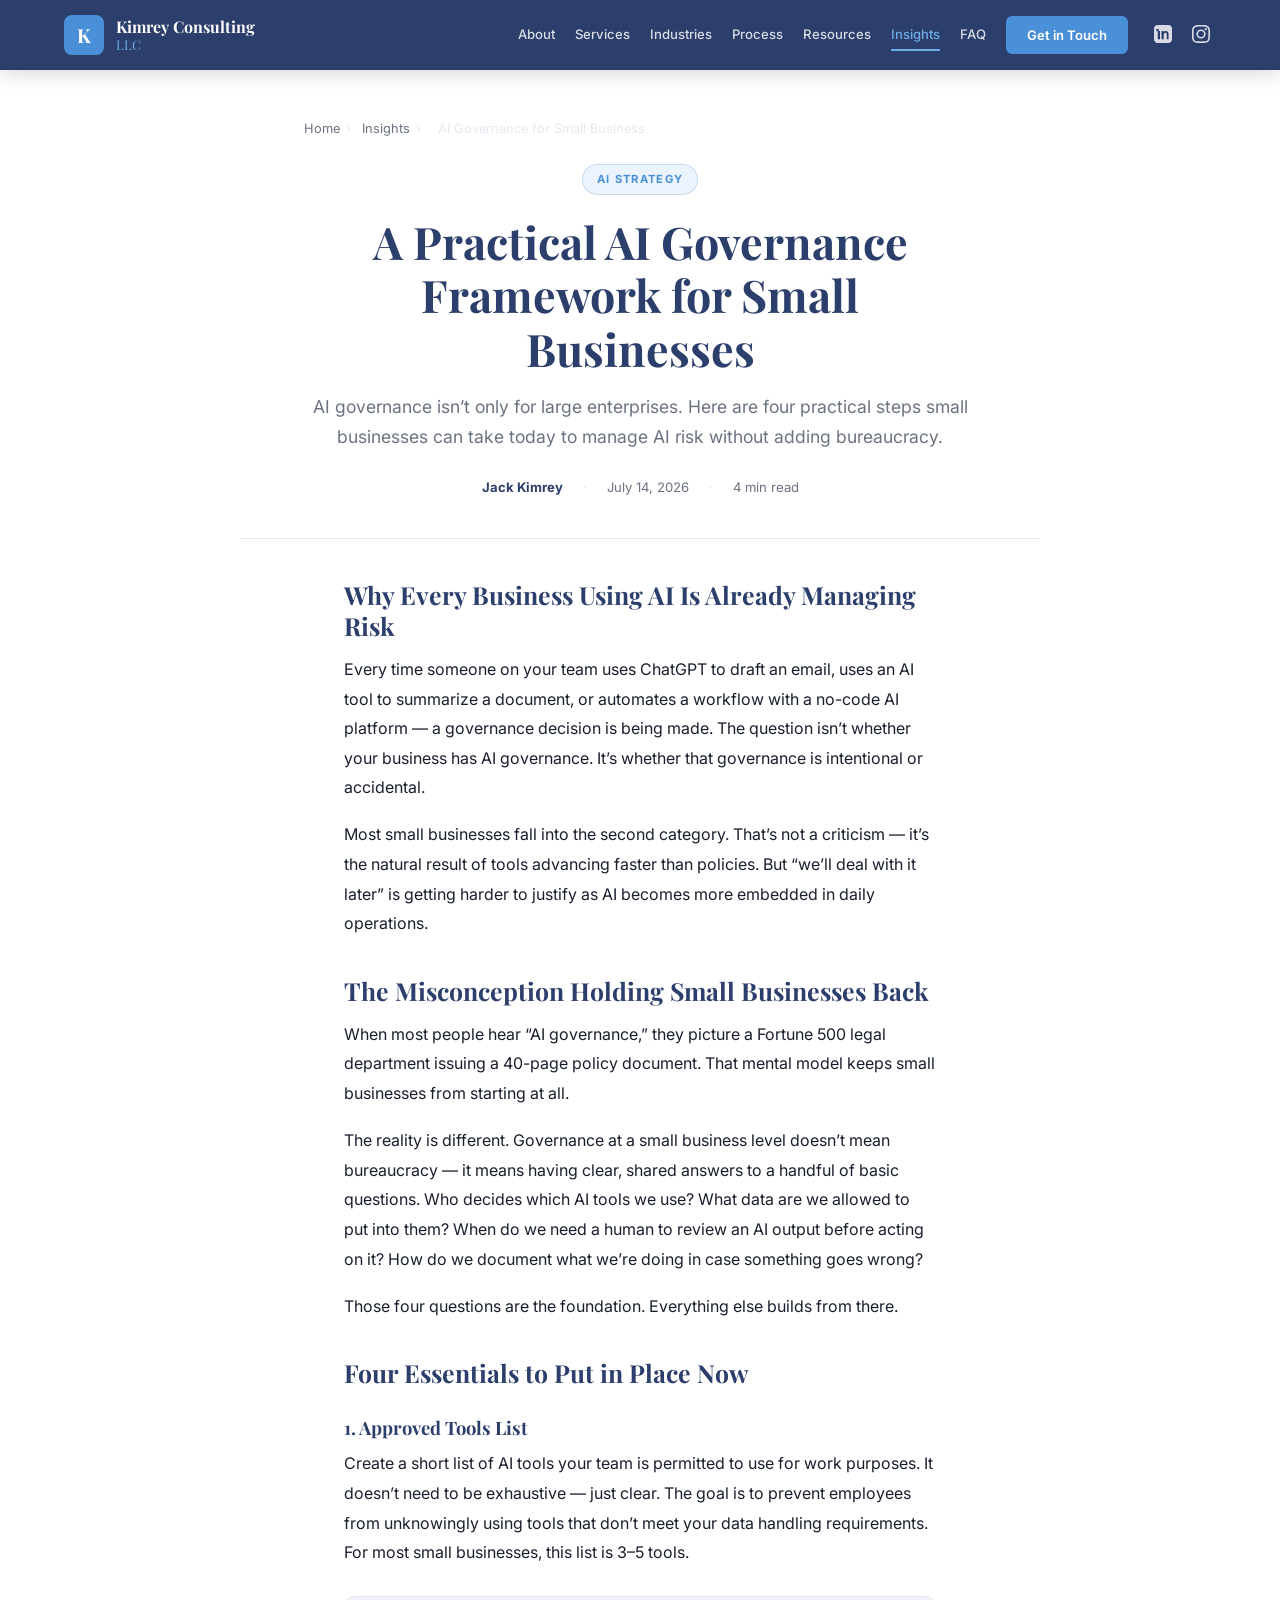
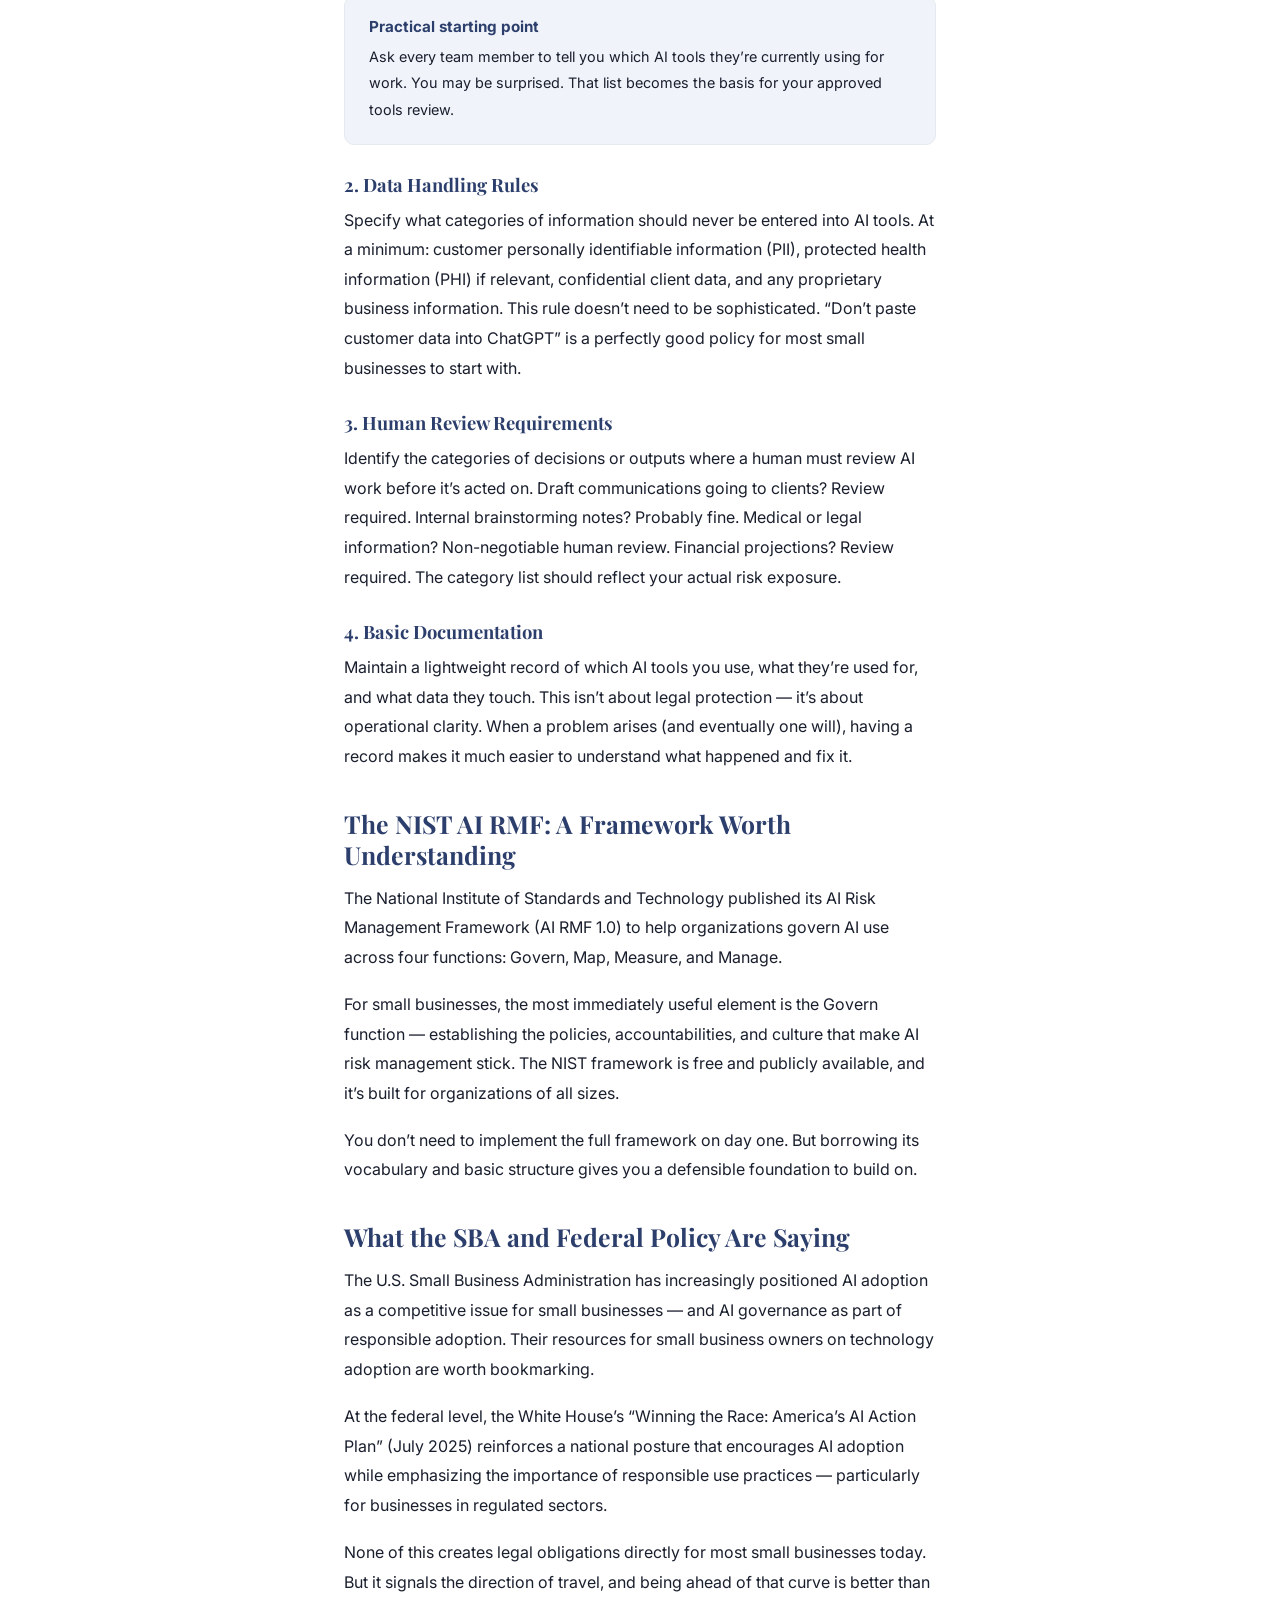
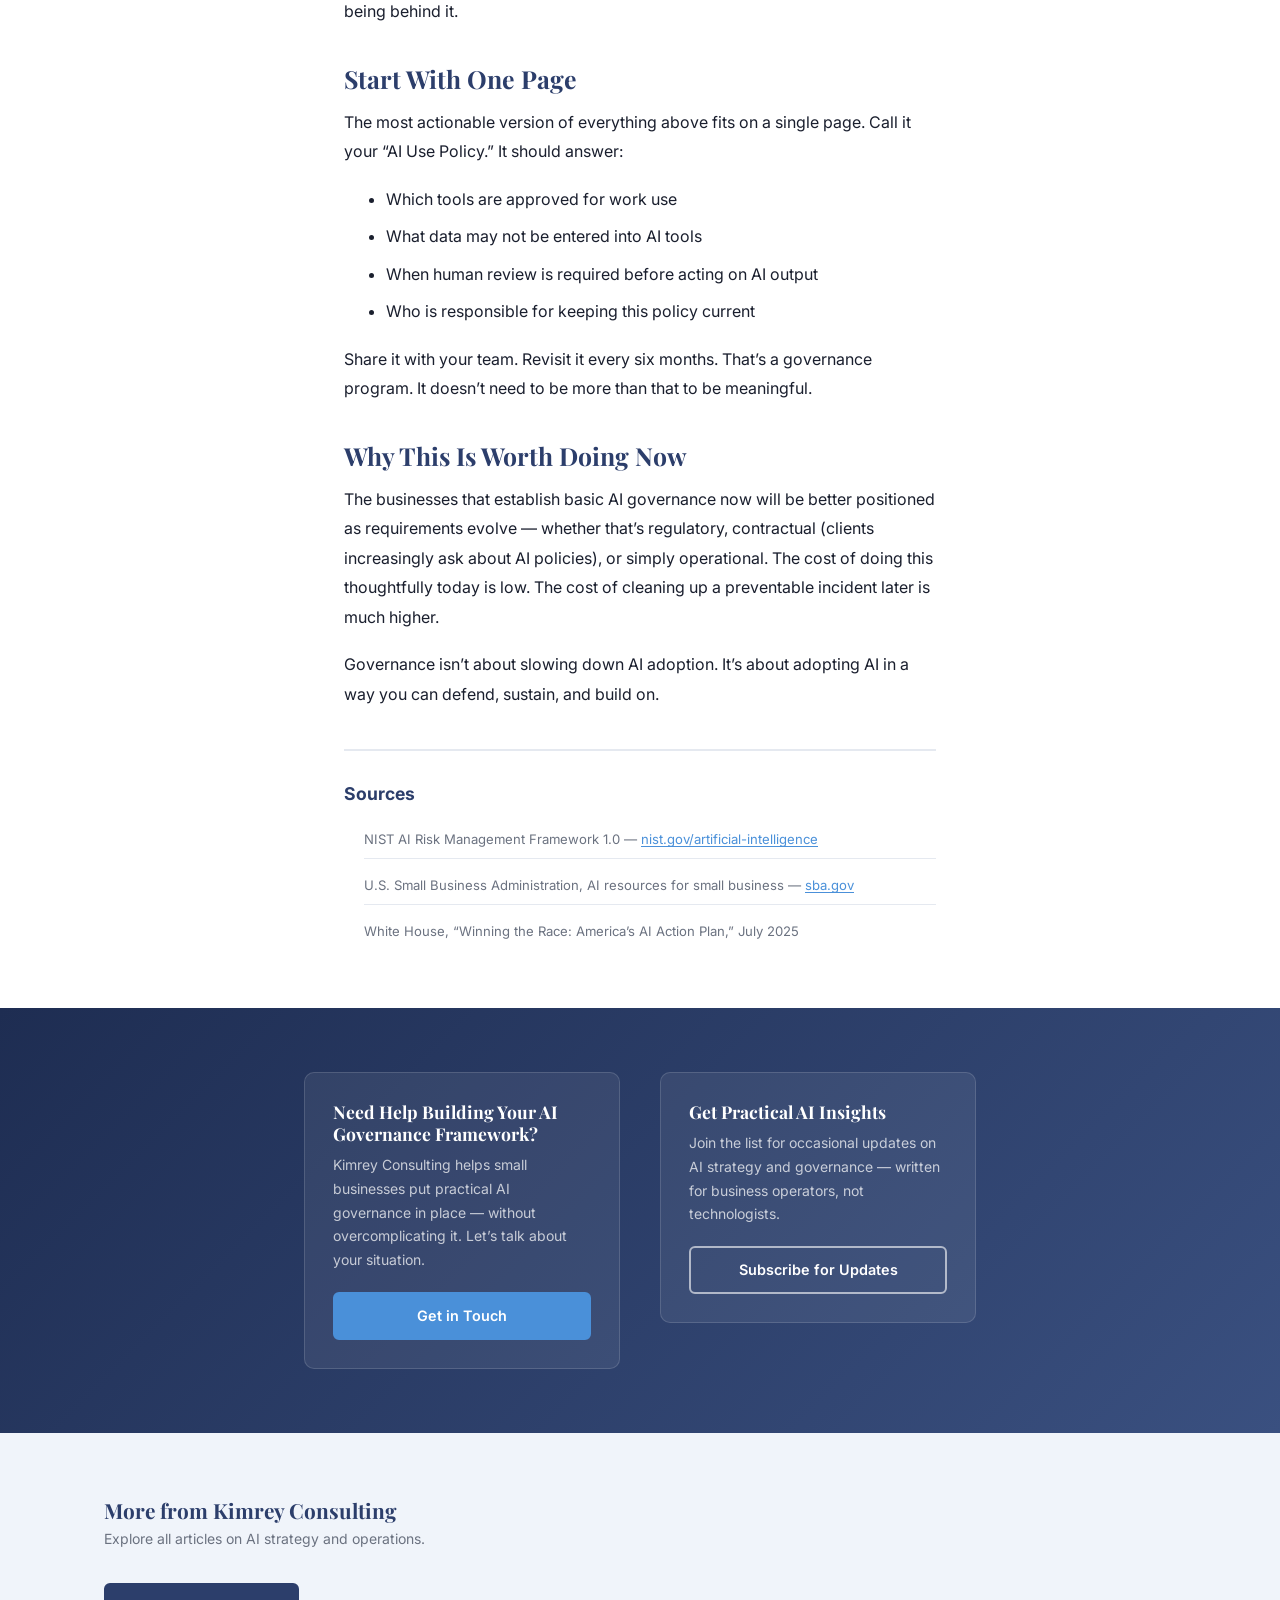
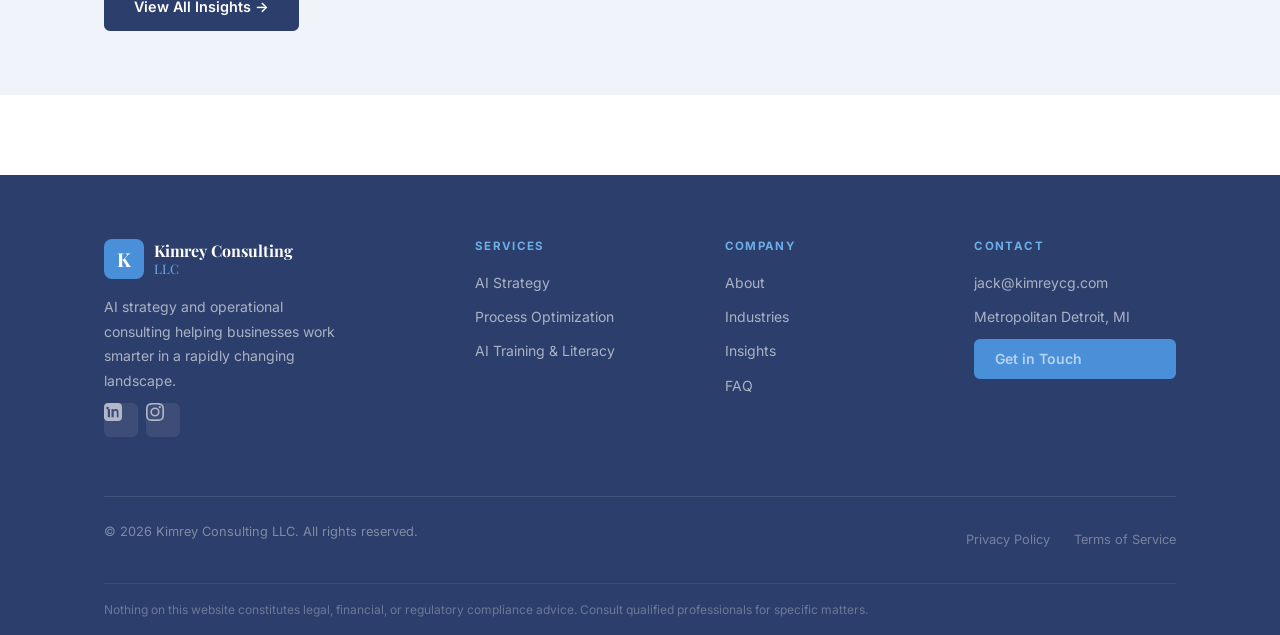
==== blog/ai-governance-small-business.html @ 5db03464 "Initial Kimrey Consulting website" ====
<!DOCTYPE html>
<html lang="en">
<head>
<meta charset="UTF-8">
<meta name="viewport" content="width=device-width,initial-scale=1">
<title>A Practical AI Governance Framework for Small Businesses — Kimrey Consulting</title>
<meta name="description" content="AI governance isn't only for large enterprises. Here are four practical steps small businesses can take today to manage AI risk without adding bureaucracy.">
<link rel="canonical" href="https://kimreycg.com/blog/ai-governance-small-business.html">
<meta property="og:title" content="A Practical AI Governance Framework for Small Businesses — Kimrey Consulting">
<meta property="og:description" content="AI governance isn't only for large enterprises. Here are four practical steps small businesses can take today to manage AI risk without adding bureaucracy.">
<meta property="og:url" content="https://kimreycg.com/blog/ai-governance-small-business.html">
<meta property="og:type" content="website">
<meta name="robots" content="index,follow">
<link rel="preconnect" href="https://fonts.googleapis.com">
<link rel="preconnect" href="https://fonts.gstatic.com" crossorigin>
<link href="https://fonts.googleapis.com/css2?family=Inter:wght@400;500;600;700&family=Playfair+Display:wght@400;600;700&display=swap" rel="stylesheet">
<link rel="stylesheet" href="/assets/css/style.css">
<meta property="og:type" content="article">
<meta property="article:author" content="Jack Kimrey">
<meta property="article:published_time" content="2026-07-14">
</head>
<body>
<a href="#main-content" class="skip-link">Skip to main content</a>
<header class="site-header" role="banner">
<div class="nc">
  <a class="nb" href="/">
    <div class="lm">K</div>
    <div class="bt"><span class="bn">Kimrey Consulting</span><span class="bs">LLC</span></div>
  </a>
  <nav id="navLinks" class="nl" role="navigation" aria-label="Main navigation">
    <a href="/#about" class="">About</a>
    <a href="/#services" class="">Services</a>
    <a href="/#industries" class="">Industries</a>
    <a href="/#process" class="">Process</a>
    <a href="/#resources" class="">Resources</a>
    <a href="/insights.html" class="active">Insights</a>
    <a href="/#faq" class="">FAQ</a>
    <a href="/#contact" class="btn btn-b btn-sm">Get in Touch</a>
    <div class="ns" aria-label="Social links">
      <a href="https://www.linkedin.com/in/jackkimrey/" target="_blank" rel="noopener noreferrer" aria-label="LinkedIn"><svg viewBox="0 0 24 24" width="18" height="18" fill="currentColor"><path d="M19 0H5C2.24 0 0 2.24 0 5v14c0 2.76 2.24 5 5 5h14c2.76 0 5-2.24 5-5V5c0-2.76-2.24-5-5-5zM8 19H5V8h3v11zM6.5 6.73A1.77 1.77 0 114.73 4.96 1.77 1.77 0 016.5 6.73zM20 19h-3v-5.6c0-1.34-.03-3.06-1.86-3.06-1.87 0-2.16 1.46-2.16 2.97V19H10V8h2.88v1.5h.04c.4-.76 1.38-1.56 2.84-1.56 3.04 0 3.6 2 3.6 4.59V19z"/></svg></a>
      <a href="https://www.instagram.com/kimreycg/" target="_blank" rel="noopener noreferrer" aria-label="Instagram"><svg viewBox="0 0 24 24" width="18" height="18" fill="currentColor"><path d="M12 2.163c3.204 0 3.584.012 4.85.07 3.252.148 4.771 1.691 4.919 4.919.058 1.265.069 1.645.069 4.849 0 3.205-.012 3.584-.069 4.849-.149 3.225-1.664 4.771-4.919 4.919-1.266.058-1.644.07-4.85.07-3.204 0-3.584-.012-4.849-.07-3.26-.149-4.771-1.699-4.919-4.92-.058-1.265-.07-1.644-.07-4.849 0-3.204.013-3.583.07-4.849.149-3.227 1.664-4.771 4.919-4.919 1.266-.057 1.645-.069 4.849-.069zm0-2.163c-3.259 0-3.667.014-4.947.072-4.358.2-6.78 2.618-6.98 6.98-.059 1.281-.073 1.689-.073 4.948 0 3.259.014 3.668.072 4.948.2 4.358 2.618 6.78 6.98 6.98 1.281.058 1.689.072 4.948.072 3.259 0 3.668-.014 4.948-.072 4.354-.2 6.782-2.618 6.979-6.98.059-1.28.073-1.689.073-4.948 0-3.259-.014-3.667-.072-4.947-.196-4.354-2.617-6.78-6.979-6.98-1.281-.059-1.69-.073-4.949-.073zm0 5.838a6.162 6.162 0 100 12.324 6.162 6.162 0 000-12.324zm0 10.162a4 4 0 110-8 4 4 0 010 8zm6.406-11.845a1.44 1.44 0 100 2.881 1.44 1.44 0 000-2.881z"/></svg></a>
    </div>
  </nav>
  <button id="navToggle" class="nt" aria-expanded="false" aria-controls="navLinks" aria-label="Toggle navigation">
    <span></span><span></span><span></span>
  </button>
</div>
</header>
<main id="main-content" class="article-page">

<div style="max-width:800px;margin:0 auto;padding:0 5% 0;">
  <nav class="article-breadcrumb" aria-label="Breadcrumb">
    <a href="/">Home</a><span aria-hidden="true">›</span>
    <a href="/insights.html">Insights</a><span aria-hidden="true">›</span>
    <span aria-current="page">AI Governance for Small Business</span>
  </nav>
</div>

<header class="article-header">
  <span class="article-cat">AI Strategy</span>
  <h1>A Practical AI Governance Framework for Small Businesses</h1>
  <p class="article-excerpt">AI governance isn&rsquo;t only for large enterprises. Here are four practical steps small businesses can take today to manage AI risk without adding bureaucracy.</p>
  <div class="article-meta">
    <span><strong>Jack Kimrey</strong></span>
    <span class="article-meta-dot">·</span>
    <span>July 14, 2026</span>
    <span class="article-meta-dot">·</span>
    <span>4 min read</span>
  </div>
</header>

<div class="article-wrap">
<article class="article-body" aria-label="Article content">

<h2>Why Every Business Using AI Is Already Managing Risk</h2>
<p>Every time someone on your team uses ChatGPT to draft an email, uses an AI tool to summarize a document, or automates a workflow with a no-code AI platform — a governance decision is being made. The question isn&rsquo;t whether your business has AI governance. It&rsquo;s whether that governance is intentional or accidental.</p>

<p>Most small businesses fall into the second category. That&rsquo;s not a criticism — it&rsquo;s the natural result of tools advancing faster than policies. But &ldquo;we&rsquo;ll deal with it later&rdquo; is getting harder to justify as AI becomes more embedded in daily operations.</p>

<h2>The Misconception Holding Small Businesses Back</h2>
<p>When most people hear &ldquo;AI governance,&rdquo; they picture a Fortune 500 legal department issuing a 40-page policy document. That mental model keeps small businesses from starting at all.</p>

<p>The reality is different. Governance at a small business level doesn&rsquo;t mean bureaucracy — it means having clear, shared answers to a handful of basic questions. Who decides which AI tools we use? What data are we allowed to put into them? When do we need a human to review an AI output before acting on it? How do we document what we&rsquo;re doing in case something goes wrong?</p>

<p>Those four questions are the foundation. Everything else builds from there.</p>

<h2>Four Essentials to Put in Place Now</h2>

<h3>1. Approved Tools List</h3>
<p>Create a short list of AI tools your team is permitted to use for work purposes. It doesn&rsquo;t need to be exhaustive — just clear. The goal is to prevent employees from unknowingly using tools that don&rsquo;t meet your data handling requirements. For most small businesses, this list is 3–5 tools.</p>

<div class="callout">
  <h4>Practical starting point</h4>
  <p>Ask every team member to tell you which AI tools they&rsquo;re currently using for work. You may be surprised. That list becomes the basis for your approved tools review.</p>
</div>

<h3>2. Data Handling Rules</h3>
<p>Specify what categories of information should never be entered into AI tools. At a minimum: customer personally identifiable information (PII), protected health information (PHI) if relevant, confidential client data, and any proprietary business information. This rule doesn&rsquo;t need to be sophisticated. &ldquo;Don&rsquo;t paste customer data into ChatGPT&rdquo; is a perfectly good policy for most small businesses to start with.</p>

<h3>3. Human Review Requirements</h3>
<p>Identify the categories of decisions or outputs where a human must review AI work before it&rsquo;s acted on. Draft communications going to clients? Review required. Internal brainstorming notes? Probably fine. Medical or legal information? Non-negotiable human review. Financial projections? Review required. The category list should reflect your actual risk exposure.</p>

<h3>4. Basic Documentation</h3>
<p>Maintain a lightweight record of which AI tools you use, what they&rsquo;re used for, and what data they touch. This isn&rsquo;t about legal protection — it&rsquo;s about operational clarity. When a problem arises (and eventually one will), having a record makes it much easier to understand what happened and fix it.</p>

<h2>The NIST AI RMF: A Framework Worth Understanding</h2>
<p>The National Institute of Standards and Technology published its AI Risk Management Framework (AI RMF 1.0) to help organizations govern AI use across four functions: Govern, Map, Measure, and Manage.</p>

<p>For small businesses, the most immediately useful element is the Govern function — establishing the policies, accountabilities, and culture that make AI risk management stick. The NIST framework is free and publicly available, and it&rsquo;s built for organizations of all sizes.</p>

<p>You don&rsquo;t need to implement the full framework on day one. But borrowing its vocabulary and basic structure gives you a defensible foundation to build on.</p>

<h2>What the SBA and Federal Policy Are Saying</h2>
<p>The U.S. Small Business Administration has increasingly positioned AI adoption as a competitive issue for small businesses — and AI governance as part of responsible adoption. Their resources for small business owners on technology adoption are worth bookmarking.</p>

<p>At the federal level, the White House&rsquo;s &ldquo;Winning the Race: America&rsquo;s AI Action Plan&rdquo; (July 2025) reinforces a national posture that encourages AI adoption while emphasizing the importance of responsible use practices — particularly for businesses in regulated sectors.</p>

<p>None of this creates legal obligations directly for most small businesses today. But it signals the direction of travel, and being ahead of that curve is better than being behind it.</p>

<h2>Start With One Page</h2>
<p>The most actionable version of everything above fits on a single page. Call it your &ldquo;AI Use Policy.&rdquo; It should answer:</p>
<ul>
  <li>Which tools are approved for work use</li>
  <li>What data may not be entered into AI tools</li>
  <li>When human review is required before acting on AI output</li>
  <li>Who is responsible for keeping this policy current</li>
</ul>

<p>Share it with your team. Revisit it every six months. That&rsquo;s a governance program. It doesn&rsquo;t need to be more than that to be meaningful.</p>

<h2>Why This Is Worth Doing Now</h2>
<p>The businesses that establish basic AI governance now will be better positioned as requirements evolve — whether that&rsquo;s regulatory, contractual (clients increasingly ask about AI policies), or simply operational. The cost of doing this thoughtfully today is low. The cost of cleaning up a preventable incident later is much higher.</p>

<p>Governance isn&rsquo;t about slowing down AI adoption. It&rsquo;s about adopting AI in a way you can defend, sustain, and build on.</p>

<div class="sources-section">
  <h2>Sources</h2>
  <ul class="sources-list">
    <li>NIST AI Risk Management Framework 1.0 — <a href="https://www.nist.gov/artificial-intelligence" target="_blank" rel="noopener noreferrer">nist.gov/artificial-intelligence</a></li>
    <li>U.S. Small Business Administration, AI resources for small business — <a href="https://www.sba.gov" target="_blank" rel="noopener noreferrer">sba.gov</a></li>
    <li>White House, &ldquo;Winning the Race: America&rsquo;s AI Action Plan,&rdquo; July 2025</li>
  </ul>
</div>

</article>
</div>

<section class="article-cta-band" aria-label="Post-article CTA">
  <div class="article-cta-inner">
    <div class="cta-card">
      <h3>Need Help Building Your AI Governance Framework?</h3>
      <p>Kimrey Consulting helps small businesses put practical AI governance in place — without overcomplicating it. Let&rsquo;s talk about your situation.</p>
      <a href="/#contact" class="btn btn-b">Get in Touch</a>
    </div>
    <div class="cta-card">
      <h3>Get Practical AI Insights</h3>
      <p>Join the list for occasional updates on AI strategy and governance — written for business operators, not technologists.</p>
      <a href="/#resources" class="btn btn-wo">Subscribe for Updates</a>
    </div>
  </div>
</section>

<section class="related-section" aria-label="More articles">
  <div class="con">
    <h2>More from Kimrey Consulting</h2>
    <p class="related-meta">Explore all articles on AI strategy and operations.</p>
    <a href="/insights.html" class="btn btn-p">View All Insights →</a>
  </div>
</section>

</main>
<footer class="site-footer" role="contentinfo">
<div class="con">
  <div class="fg">
    <div class="fc">
      <a class="nb" href="/" style="display:flex;gap:.6rem;align-items:center;text-decoration:none;margin-bottom:.5rem;">
        <div class="lm">K</div>
        <div class="bt"><span class="bn">Kimrey Consulting</span><span class="bs">LLC</span></div>
      </a>
      <p class="fbd">AI strategy and operational consulting helping businesses work smarter in a rapidly changing landscape.</p>
      <div class="fsoc">
        <a href="https://www.linkedin.com/in/jackkimrey/" target="_blank" rel="noopener noreferrer" aria-label="LinkedIn"><svg viewBox="0 0 24 24" width="18" height="18" fill="currentColor"><path d="M19 0H5C2.24 0 0 2.24 0 5v14c0 2.76 2.24 5 5 5h14c2.76 0 5-2.24 5-5V5c0-2.76-2.24-5-5-5zM8 19H5V8h3v11zM6.5 6.73A1.77 1.77 0 114.73 4.96 1.77 1.77 0 016.5 6.73zM20 19h-3v-5.6c0-1.34-.03-3.06-1.86-3.06-1.87 0-2.16 1.46-2.16 2.97V19H10V8h2.88v1.5h.04c.4-.76 1.38-1.56 2.84-1.56 3.04 0 3.6 2 3.6 4.59V19z"/></svg></a>
        <a href="https://www.instagram.com/kimreycg/" target="_blank" rel="noopener noreferrer" aria-label="Instagram"><svg viewBox="0 0 24 24" width="18" height="18" fill="currentColor"><path d="M12 2.163c3.204 0 3.584.012 4.85.07 3.252.148 4.771 1.691 4.919 4.919.058 1.265.069 1.645.069 4.849 0 3.205-.012 3.584-.069 4.849-.149 3.225-1.664 4.771-4.919 4.919-1.266.058-1.644.07-4.85.07-3.204 0-3.584-.012-4.849-.07-3.26-.149-4.771-1.699-4.919-4.92-.058-1.265-.07-1.644-.07-4.849 0-3.204.013-3.583.07-4.849.149-3.227 1.664-4.771 4.919-4.919 1.266-.057 1.645-.069 4.849-.069zm0-2.163c-3.259 0-3.667.014-4.947.072-4.358.2-6.78 2.618-6.98 6.98-.059 1.281-.073 1.689-.073 4.948 0 3.259.014 3.668.072 4.948.2 4.358 2.618 6.78 6.98 6.98 1.281.058 1.689.072 4.948.072 3.259 0 3.668-.014 4.948-.072 4.354-.2 6.782-2.618 6.979-6.98.059-1.28.073-1.689.073-4.948 0-3.259-.014-3.667-.072-4.947-.196-4.354-2.617-6.78-6.979-6.98-1.281-.059-1.69-.073-4.949-.073zm0 5.838a6.162 6.162 0 100 12.324 6.162 6.162 0 000-12.324zm0 10.162a4 4 0 110-8 4 4 0 010 8zm6.406-11.845a1.44 1.44 0 100 2.881 1.44 1.44 0 000-2.881z"/></svg></a>
      </div>
    </div>
    <div class="fc">
      <h5>Services</h5>
      <a href="/#services">AI Strategy</a>
      <a href="/#services">Process Optimization</a>
      <a href="/#services">AI Training & Literacy</a>
    </div>
    <div class="fc">
      <h5>Company</h5>
      <a href="/#about">About</a>
      <a href="/#industries">Industries</a>
      <a href="/insights.html">Insights</a>
      <a href="/#faq">FAQ</a>
    </div>
    <div class="fc">
      <h5>Contact</h5>
      <a href="mailto:jack@kimreycg.com">jack@kimreycg.com</a>
      <p>Metropolitan Detroit, MI</p>
      <a href="/#contact" class="btn btn-b btn-sm" style="margin-top:.625rem;">Get in Touch</a>
    </div>
  </div>
  <div class="fb">
    <p>&copy; 2026 Kimrey Consulting LLC. All rights reserved.</p>
    <div class="fl">
      <a href="/privacy.html">Privacy Policy</a>
      <a href="/terms.html">Terms of Service</a>
    </div>
  </div>
  <div class="fd">
    <p>Nothing on this website constitutes legal, financial, or regulatory compliance advice. Consult qualified professionals for specific matters.</p>
  </div>
</div>
</footer>
<script src="/assets/js/main.js"></script>
</html>
---- assets/css/style.css ----
/* Kimrey Consulting — style.css */
*,*::before,*::after{box-sizing:border-box;margin:0;padding:0}
:root{
  --navy:#2C3E6B;--navy-dk:#1E2D52;--navy-lt:#3A5080;
  --blue:#4A90D9;--blue-lt:#6BAEE8;--blue-bg:#EBF4FC;
  --cream:#F0F4FA;--cream-dk:#E5EBF4;
  --text:#1A1F2E;--muted:#6B7280;--border:#E5E9F0;
  --fs:'Playfair Display',Georgia,serif;
  --fn:'Inter',-apple-system,BlinkMacSystemFont,sans-serif;
  --r:10px;--rsm:6px;--sh:0 4px 20px rgba(44,62,107,.1);
  --shlg:0 8px 40px rgba(44,62,107,.14);--nh:70px;--tr:.2s ease
}
html{scroll-behavior:smooth;font-size:16px}
body{font-family:var(--fn);color:var(--text);background:#fff;line-height:1.7;-webkit-font-smoothing:antialiased}
h1,h2,h3,h4,h5,h6{font-family:var(--fs);line-height:1.25;color:var(--navy)}
p{margin-bottom:1rem}p:last-child{margin-bottom:0}
a{color:var(--blue);text-decoration:none;transition:color var(--tr)}a:hover{color:var(--blue-lt)}
img{display:block;max-width:100%;height:auto}
ul,ol{padding-left:1.4rem}li{margin-bottom:.35rem}
.skip-link{position:absolute;top:-100px;left:1rem;z-index:10000;background:var(--navy);color:#fff;padding:.6rem 1.2rem;border-radius:var(--rsm);font-size:.875rem;font-weight:600;transition:top .2s}
.skip-link:focus{top:1rem}
.con{max-width:1200px;margin:0 auto;padding:0 5%}
.ps{padding:80px 0}
.tag{display:inline-block;font-size:.72rem;font-weight:600;letter-spacing:.12em;text-transform:uppercase;color:var(--blue);margin-bottom:.75rem}
.st{font-size:clamp(1.8rem,3.5vw,2.6rem);margin-bottom:1rem}
.ss{color:var(--muted);font-size:1.05rem;max-width:600px;margin-bottom:2.5rem}
.al{width:48px;height:3px;background:var(--blue);border-radius:2px;margin:1rem 0 1.75rem}
.al.c{margin-left:auto;margin-right:auto}
.btn{display:inline-flex;align-items:center;gap:.4rem;padding:.75rem 1.75rem;border-radius:var(--rsm);font-family:var(--fn);font-size:.9rem;font-weight:600;cursor:pointer;border:2px solid transparent;transition:all var(--tr);line-height:1.4;text-decoration:none}
.btn:focus-visible{outline:3px solid var(--blue-lt);outline-offset:3px}
.btn-p{background:var(--navy);color:#fff;border-color:var(--navy)}.btn-p:hover{background:var(--navy-lt);border-color:var(--navy-lt);color:#fff}
.btn-b{background:var(--blue);color:#fff;border-color:var(--blue)}.btn-b:hover{background:var(--blue-lt);border-color:var(--blue-lt);color:#fff}
.btn-o{background:transparent;color:var(--navy);border-color:var(--navy)}.btn-o:hover{background:var(--navy);color:#fff}
.btn-wo{background:transparent;color:#fff;border-color:rgba(255,255,255,.6)}.btn-wo:hover{background:rgba(255,255,255,.12);border-color:#fff}
.btn-lg{padding:1rem 2.25rem;font-size:.975rem}.btn-sm{padding:.5rem 1.2rem;font-size:.82rem}
.bg{display:flex;gap:.875rem;flex-wrap:wrap}
/* Nav */
.site-header{position:fixed;top:0;left:0;right:0;z-index:999;height:var(--nh);background:var(--navy);box-shadow:0 2px 20px rgba(0,0,0,.18)}
.nc{display:flex;align-items:center;justify-content:space-between;height:100%;padding:0 5%;max-width:1340px;margin:0 auto}
.nb{display:flex;align-items:center;gap:.75rem;text-decoration:none;flex-shrink:0}
.lm{width:40px;height:40px;background:var(--blue);border-radius:8px;display:flex;align-items:center;justify-content:center;font-family:var(--fs);font-size:1.2rem;font-weight:700;color:#fff;flex-shrink:0}
.bt{display:flex;flex-direction:column;line-height:1.15}
.bn{font-family:var(--fs);font-size:1rem;font-weight:700;color:#fff}
.bs{font-family:var(--fs);font-size:.82rem;color:var(--blue-lt)}
.nl{display:flex;align-items:center;gap:1.25rem}
.nl a:not(.btn){color:rgba(255,255,255,.82);font-size:.82rem;font-weight:500;padding:.25rem 0;border-bottom:2px solid transparent;transition:color var(--tr),border-color var(--tr)}
.nl a:not(.btn):hover,.nl a:not(.btn).active{color:var(--blue-lt);border-bottom-color:var(--blue-lt)}
.ns{display:flex;align-items:center;gap:.5rem}
.ns a{display:flex;align-items:center;justify-content:center;width:30px;height:30px;border-radius:6px;color:rgba(255,255,255,.7);transition:all var(--tr)}
.ns a:hover{color:#fff;background:rgba(255,255,255,.1)}
.nt{display:none;flex-direction:column;gap:5px;cursor:pointer;padding:6px;background:none;border:none;border-radius:4px}
.nt span{display:block;width:22px;height:2px;background:#fff;border-radius:2px;transition:transform .28s,opacity .28s}
.nt[aria-expanded=true] span:nth-child(1){transform:translateY(7px) rotate(45deg)}
.nt[aria-expanded=true] span:nth-child(2){opacity:0}
.nt[aria-expanded=true] span:nth-child(3){transform:translateY(-7px) rotate(-45deg)}
/* Footer */
.site-footer{background:var(--navy);color:rgba(255,255,255,.7);padding:64px 0 0}
.fg{display:grid;grid-template-columns:1.6fr 1fr 1fr 1fr;gap:3rem;padding-bottom:3rem;border-bottom:1px solid rgba(255,255,255,.1)}
.fbd{font-size:.875rem;line-height:1.75;margin:1rem 0 1.25rem;max-width:240px;color:rgba(255,255,255,.62)}
.fsoc{display:flex;gap:.5rem}
.fsoc a{display:flex;align-items:center;justify-content:center;width:34px;height:34px;background:rgba(255,255,255,.08);border-radius:6px;color:rgba(255,255,255,.7);transition:all var(--tr)}
.fsoc a:hover{background:var(--blue);color:#fff}
.fc h5{color:var(--blue-lt);font-family:var(--fn);font-size:.72rem;font-weight:700;letter-spacing:.12em;text-transform:uppercase;margin-bottom:1.1rem}
.fc a,.fc p{display:block;font-size:.875rem;color:rgba(255,255,255,.6);margin-bottom:.65rem;transition:color var(--tr)}
.fc a:hover{color:var(--blue-lt)}
.fb{display:flex;justify-content:space-between;align-items:center;padding:1.5rem 0;flex-wrap:wrap;gap:.75rem}
.fb p{font-size:.8rem;color:rgba(255,255,255,.4)}
.fl{display:flex;gap:1.5rem}.fl a{font-size:.8rem;color:rgba(255,255,255,.35)}.fl a:hover{color:var(--blue-lt)}
.fd{border-top:1px solid rgba(255,255,255,.08);padding:1rem 0;font-size:.75rem;color:rgba(255,255,255,.3);line-height:1.6}
/* Cards */
.icg{display:grid;grid-template-columns:repeat(auto-fill,minmax(300px,1fr));gap:1.25rem}
.ic{background:#fff;border:1.5px solid var(--border);border-radius:var(--r);padding:1.75rem;display:flex;flex-direction:column;transition:box-shadow var(--tr),transform var(--tr)}
.ic:hover{box-shadow:var(--sh);transform:translateY(-2px)}
.ic-cat{font-size:.7rem;font-weight:700;letter-spacing:.1em;text-transform:uppercase;color:var(--blue);margin-bottom:.5rem;display:block}
.ic-title{font-size:1.05rem;color:var(--navy);margin-bottom:.625rem;font-family:var(--fs);margin-top:0;line-height:1.35}
.ic-title a{color:inherit;text-decoration:none;transition:color .2s}.ic-title a:hover{color:var(--blue)}
.ic-ex{font-size:.875rem;color:var(--muted);line-height:1.65;flex-grow:1;margin-bottom:.875rem;margin-top:0}
.ic-meta{display:flex;gap:.875rem;font-size:.78rem;color:var(--muted)}
.loading-text{color:var(--muted);font-size:.9rem;font-family:var(--fn);padding:.5rem 0}
/* Hero */
#home{min-height:100vh;background:linear-gradient(135deg,var(--navy-dk) 0%,var(--navy) 55%,var(--navy-lt) 100%);display:flex;align-items:center;padding:calc(var(--nh) + 40px) 0 80px}
.hi{display:grid;grid-template-columns:1fr 1fr;gap:4rem;align-items:center}
.hb{display:inline-flex;align-items:center;gap:.5rem;background:rgba(74,144,217,.14);border:1px solid rgba(74,144,217,.32);padding:.4rem 1rem;border-radius:50px;color:var(--blue-lt);font-size:.78rem;font-weight:600;letter-spacing:.06em;margin-bottom:1.5rem}
#home h1{font-size:clamp(2.4rem,4.5vw,3.6rem);color:#fff;margin-bottom:1.25rem;line-height:1.15}
#home h1 em{color:var(--blue-lt);font-style:normal}
.hs{color:rgba(255,255,255,.75);font-size:1.05rem;margin-bottom:2.25rem;max-width:520px}
.hv{display:flex;align-items:center;justify-content:center}
/* Cred bar */
.cb{background:var(--cream);padding:18px 0;border-bottom:1px solid var(--border)}
.cbi{display:flex;align-items:center;justify-content:center;flex-wrap:wrap;gap:1.75rem}
.ci{display:flex;align-items:center;gap:.4rem;font-size:.82rem;font-weight:500;color:var(--navy);white-space:nowrap}
.cd{width:6px;height:6px;background:var(--blue);border-radius:50%;flex-shrink:0}
/* Highlight */
#hp{background:#fff}
.pg{display:grid;grid-template-columns:1fr 1fr;gap:5rem;align-items:center}
.sg{display:grid;grid-template-columns:1fr 1fr;gap:1.25rem}
.sc{background:var(--cream);border-radius:var(--r);padding:1.5rem;border-left:3px solid var(--blue)}
.sn{font-family:var(--fs);font-size:2.1rem;font-weight:700;color:var(--navy);line-height:1.1}
.sl{font-size:.8rem;color:var(--muted);margin-top:.2rem}
/* About */
#about{background:#fff}
.ag{display:grid;grid-template-columns:360px 1fr;gap:5rem;align-items:start}
.apw{position:sticky;top:calc(var(--nh) + 1.5rem)}
.ap{border-radius:var(--r);overflow:hidden;box-shadow:var(--shlg)}
.ap img{width:100%;aspect-ratio:3/4;object-fit:cover;object-position:center top;display:block}
.apc{background:var(--navy);padding:1.1rem 1.25rem}
.apc h4{color:#fff;font-size:1.05rem;margin-bottom:.2rem}
.apc p{color:var(--blue-lt);font-size:.78rem;margin:0}
.cpp{display:flex;flex-wrap:wrap;gap:.3rem;margin-top:.75rem}
.cpi{background:rgba(255,255,255,.1);border:1px solid rgba(255,255,255,.18);border-radius:50px;padding:.2rem .6rem;color:rgba(255,255,255,.82);font-size:.68rem;font-family:var(--fn)}
.ab{color:var(--muted);font-size:.975rem;line-height:1.8;margin-bottom:1rem}
.cg{display:grid;grid-template-columns:1fr 1fr;gap:.875rem;margin:1.5rem 0}
.cc{background:var(--cream);border-radius:var(--rsm);padding:1rem 1.1rem;border-left:3px solid var(--blue)}
.cc h5{font-size:.82rem;font-weight:700;color:var(--navy);margin-bottom:.2rem;font-family:var(--fn)}
.cc p{font-size:.8rem;color:var(--muted);margin:0}
.mb{background:var(--navy);border-radius:var(--r);padding:2rem;margin-top:2rem}
.mb h3{color:var(--blue-lt);font-size:1.1rem;margin-bottom:.75rem}
.mb p{color:rgba(255,255,255,.78);font-size:.95rem;line-height:1.8;margin:0}.mb p+p{margin-top:.75rem}
/* Services */
#services{background:var(--cream)}
.svg{display:grid;grid-template-columns:repeat(3,1fr);gap:1.25rem;margin-top:2.5rem}
.svc{background:#fff;border:1.5px solid var(--border);border-radius:var(--r);padding:1.75rem 1.5rem;position:relative;overflow:hidden;transition:box-shadow var(--tr),transform var(--tr)}
.svc::after{content:'';position:absolute;top:0;left:0;right:0;height:3px;background:var(--blue);transform:scaleX(0);transform-origin:left;transition:transform .3s}
.svc:hover{box-shadow:var(--sh);transform:translateY(-3px)}.svc:hover::after{transform:scaleX(1)}
.svn{font-family:var(--fs);font-size:2rem;font-weight:700;color:var(--blue);opacity:.22;line-height:1;margin-bottom:.5rem}
.svc h3{font-size:1.05rem;color:var(--navy);margin-bottom:.5rem}
.svc p{font-size:.875rem;color:var(--muted);line-height:1.65;margin:0}
.svl{list-style:none;padding:0;margin-top:.875rem}
.svl li{display:flex;align-items:flex-start;gap:.5rem;font-size:.82rem;color:var(--muted);padding:.2rem 0}
.db{background:#fff;border:1px solid var(--border);border-radius:var(--rsm);padding:.875rem 1.1rem;margin-top:1.75rem;font-size:.8rem;color:var(--muted)}
.db strong{color:var(--text)}
/* Industries */
#industries{background:#fff}
.ing{display:grid;grid-template-columns:repeat(3,1fr);gap:1.25rem;margin-top:2.5rem}
.int{background:var(--cream);border:1.5px solid var(--border);border-radius:var(--r);padding:1.5rem;transition:box-shadow var(--tr),transform var(--tr)}
.int:hover{box-shadow:var(--sh);transform:translateY(-2px)}
.ii{font-size:1.6rem;margin-bottom:.75rem}
.int h3{font-size:1rem;color:var(--navy);margin-bottom:.35rem}
.int p{font-size:.82rem;color:var(--muted);margin:0;line-height:1.6}
.its{display:flex;flex-wrap:wrap;gap:.35rem;margin-top:.875rem}
.it{font-size:.7rem;font-weight:600;color:var(--navy);background:var(--cream-dk);border:1px solid var(--border);padding:.2rem .55rem;border-radius:50px}
/* Process */
#process{background:var(--cream)}
.prg{display:grid;grid-template-columns:repeat(4,1fr);gap:1.5rem;margin-top:2.5rem;position:relative}
.prg::before{content:'';position:absolute;top:24px;left:12%;right:12%;height:2px;background:var(--blue);opacity:.2;z-index:0}
.prc{background:#fff;border:1.5px solid var(--border);border-radius:var(--r);padding:1.5rem 1.25rem;position:relative;z-index:1}
.prn{font-family:var(--fs);font-size:1.3rem;font-weight:700;color:var(--blue);width:46px;height:46px;background:var(--blue-bg);border-radius:50%;display:flex;align-items:center;justify-content:center;margin-bottom:.75rem}
.prc h3{font-size:1rem;color:var(--navy);margin-bottom:.5rem}
.prc>p{font-size:.82rem;color:var(--muted);line-height:1.65;margin:0}
.prd{list-style:none;padding:0;margin-top:.875rem}
.prd li{font-size:.78rem;color:var(--muted);padding:.2rem 0;border-bottom:1px solid var(--border);display:flex;gap:.4rem;align-items:flex-start}
.prd li:last-child{border-bottom:none}
.prd li::before{content:'';display:block;width:5px;height:5px;background:var(--blue);border-radius:50%;flex-shrink:0;margin-top:.45rem}
.prn2{background:#fff;border-radius:var(--r);padding:1.5rem 1.75rem;margin-top:2.5rem;border:1.5px solid var(--border)}
.prn2 h4{font-size:1rem;color:var(--navy);margin-bottom:.5rem}
.prn2 p{font-size:.875rem;color:var(--muted);margin:0}
/* Resources */
#resources{background:#fff}
.rsg{display:grid;grid-template-columns:repeat(3,1fr);gap:1.25rem;margin-top:2.5rem}
.rsc{background:var(--cream);border:1.5px solid var(--border);border-radius:var(--r);padding:1.5rem;display:flex;flex-direction:column}
.rst{font-size:.7rem;font-weight:700;letter-spacing:.08em;text-transform:uppercase;color:var(--blue);margin-bottom:.5rem}
.rsc h3{font-size:.975rem;color:var(--navy);margin-bottom:.5rem}
.rsc p{font-size:.82rem;color:var(--muted);flex-grow:1;margin-bottom:.875rem;line-height:1.65}
.csb{display:inline-flex;align-items:center;gap:.35rem;font-size:.75rem;font-weight:600;color:var(--muted);background:#fff;border:1px solid var(--border);padding:.35rem .75rem;border-radius:50px}
.nb2{background:var(--navy);border-radius:var(--r);margin-top:2.5rem;padding:2.5rem}
.nb2i{display:grid;grid-template-columns:1fr 1fr;gap:3rem;align-items:center}
.nb2 .tag{color:var(--blue-lt)}
.nb2 h2{color:#fff;font-size:1.5rem;margin-bottom:.75rem}
.nb2 p{color:rgba(255,255,255,.72);font-size:.975rem}
.lfb{background:rgba(255,255,255,.06);border:1px solid rgba(255,255,255,.12);border-radius:var(--r);padding:2rem}
.lfb h3{color:#fff;font-size:1.1rem;margin-bottom:.5rem}
.lfb>p{color:rgba(255,255,255,.6);font-size:.875rem;margin-bottom:1.1rem}
.lfb label{display:block;font-size:.82rem;font-weight:600;color:rgba(255,255,255,.8);margin-bottom:.35rem}
.lfb input{width:100%;padding:.65rem .875rem;border:1.5px solid rgba(255,255,255,.25);border-radius:var(--rsm);font-family:var(--fn);font-size:.9rem;background:rgba(255,255,255,.9);color:var(--text);margin-bottom:.875rem}
/* FAQ */
#faq{background:var(--cream)}
.fl2{display:grid;grid-template-columns:1fr 280px;gap:3.5rem;align-items:start}
.fst{font-size:1.05rem;color:var(--navy);margin:1.5rem 0 .875rem;font-family:var(--fs)}
.fst:first-child{margin-top:0}
.ai{border:1.5px solid var(--border);border-radius:var(--rsm);margin-bottom:.5rem;overflow:hidden;background:#fff}
.ab2{width:100%;display:flex;justify-content:space-between;align-items:center;padding:.875rem 1rem;background:#fff;border:none;cursor:pointer;font-family:var(--fn);font-size:.9rem;font-weight:600;color:var(--navy);text-align:left;gap:1rem;transition:background var(--tr)}
.ab2:hover{background:var(--cream)}.ab2:focus-visible{outline:2px solid var(--blue);outline-offset:-2px}
.aic{width:20px;height:20px;background:var(--cream-dk);border-radius:50%;display:flex;align-items:center;justify-content:center;flex-shrink:0;transition:background var(--tr)}
.aic svg{transition:transform .25s}
.ab2[aria-expanded=true] .aic{background:var(--blue)}
.ab2[aria-expanded=true] .aic svg{transform:rotate(45deg)}
.ab2[aria-expanded=true] .aic svg path{stroke:#fff}
.ap2{display:none;padding:0 1rem 1rem;background:#fff}
.ap2 p{font-size:.875rem;color:var(--muted);line-height:1.75;margin:0}
.fsb{position:sticky;top:calc(var(--nh) + 1.5rem)}
.fcb{background:#fff;border-radius:var(--r);padding:1.5rem;border:1.5px solid var(--border)}
.fcb h3{font-size:1rem;color:var(--navy);margin-bottom:.5rem}
.fcb p{font-size:.85rem;color:var(--muted);margin-bottom:1.1rem}
.flb{background:var(--navy);border-radius:var(--r);padding:1.25rem;margin-top:1rem}
.flb h4{color:#fff;font-size:.9rem;margin-bottom:.625rem}
.flb a{display:block;color:var(--blue-lt);font-size:.82rem;margin-bottom:.4rem}.flb a:hover{color:#fff}
/* Contact */
#contact{background:#fff}
.col{display:grid;grid-template-columns:1fr 1.25fr;gap:4rem;align-items:start}
.ci2 h2{font-size:clamp(1.4rem,2.5vw,1.9rem);margin-bottom:.75rem}
.ci2>p{color:var(--muted);font-size:.975rem;margin-bottom:1.75rem}
.cms{display:flex;flex-direction:column;gap:.75rem}
.cm{display:flex;gap:.75rem;background:var(--cream);border-radius:var(--r);padding:1rem 1.1rem;align-items:flex-start}
.cmi{width:36px;height:36px;background:var(--navy);border-radius:8px;display:flex;align-items:center;justify-content:center;flex-shrink:0}
.cmi svg{width:16px;height:16px;fill:var(--blue-lt)}
.cmt h5{font-size:.82rem;font-weight:700;color:var(--navy);margin-bottom:.1rem;font-family:var(--fn)}
.cmt p,.cmt a{font-size:.875rem;color:var(--muted);margin:0}
.fcard{background:#fff;border:1.5px solid var(--border);border-radius:var(--r);padding:2rem;box-shadow:var(--sh)}
.fcard h3{font-size:1.2rem;margin-bottom:1.25rem}
.fg2{margin-bottom:.9rem}
.fr{display:grid;grid-template-columns:1fr 1fr;gap:1rem}
.fg2 label{display:block;font-size:.82rem;font-weight:600;color:var(--navy);margin-bottom:.35rem}
.fg2 input,.fg2 select,.fg2 textarea{width:100%;padding:.65rem .875rem;border:1.5px solid var(--border);border-radius:var(--rsm);font-family:var(--fn);font-size:.9rem;color:var(--text);background:#FAFBFD;transition:border-color var(--tr),box-shadow var(--tr)}
.fg2 input:focus,.fg2 select:focus,.fg2 textarea:focus{outline:none;border-color:var(--blue);box-shadow:0 0 0 3px rgba(74,144,217,.12);background:#fff}
.fg2 textarea{resize:vertical;min-height:90px}
.cr{display:flex;align-items:flex-start;gap:.5rem;margin-top:.25rem}
.cr input[type=checkbox]{width:auto;margin-top:.2rem;flex-shrink:0;accent-color:var(--blue)}
.cr label{font-size:.8rem;color:var(--muted);font-weight:400;line-height:1.5}
.fe{display:none;background:#FEF2F2;border:1px solid #FECACA;color:#991B1B;font-size:.83rem;padding:.65rem 1rem;border-radius:var(--rsm);margin-top:.75rem}
.fsucc{display:none;text-align:center;padding:2.5rem 1.5rem}
.fsucc-i{font-size:2.5rem;margin-bottom:.75rem}
.fsucc h4{color:var(--navy);font-size:1.25rem;margin-bottom:.5rem}
.fsucc p{color:var(--muted);font-size:.9rem}
/* Trust + CTA */
.ts{background:var(--cream)}
.tg{display:grid;grid-template-columns:repeat(3,1fr);gap:1.25rem;margin-top:2.5rem}
.tc{background:#fff;border-radius:var(--r);padding:1.75rem 1.5rem;border:1.5px solid var(--border)}
.tc h4{font-size:1rem;color:var(--navy);margin-bottom:.5rem}
.tc p{font-size:.875rem;color:var(--muted);line-height:1.65;margin:0}
.fcta{background:linear-gradient(135deg,var(--navy-dk) 0%,var(--navy-lt) 100%);padding:88px 0;text-align:center}
.fcta h2{color:#fff;font-size:clamp(1.8rem,3.5vw,2.6rem);margin-bottom:1rem}
.fcta p{color:rgba(255,255,255,.72);font-size:1.05rem;margin-bottom:2.25rem}
/* Article pages */
.article-page{padding-top:calc(var(--nh) + 48px);padding-bottom:80px}
.article-breadcrumb{font-size:.8rem;color:var(--muted);margin-bottom:1.5rem}
.article-breadcrumb a{color:var(--muted)}.article-breadcrumb a:hover{color:var(--blue)}
.article-breadcrumb span{margin:0 .4rem;color:var(--border)}
.article-header{max-width:800px;margin:0 auto;padding:0 5% 2.5rem;text-align:center;border-bottom:1px solid var(--border)}
.article-cat{display:inline-block;font-size:.7rem;font-weight:700;letter-spacing:.12em;text-transform:uppercase;color:var(--blue);background:var(--blue-bg);border:1px solid rgba(74,144,217,.25);padding:.3rem .875rem;border-radius:50px;margin-bottom:1.25rem}
.article-header h1{font-size:clamp(1.8rem,4vw,2.8rem);color:var(--navy);margin-bottom:1rem;line-height:1.2}
.article-excerpt{font-size:1.1rem;color:var(--muted);line-height:1.7;margin-bottom:1.5rem}
.article-meta{display:flex;align-items:center;justify-content:center;gap:1.25rem;flex-wrap:wrap;font-size:.82rem;color:var(--muted)}
.article-meta-dot{color:var(--border)}
.article-meta strong{color:var(--navy)}
.article-wrap{max-width:720px;margin:0 auto;padding:0 5%}
.article-body{padding:2.5rem 0}
.article-body h2{font-size:1.55rem;color:var(--navy);margin:2.25rem 0 .875rem}
.article-body h3{font-size:1.15rem;color:var(--navy);margin:1.75rem 0 .625rem}
.article-body h2:first-child,.article-body h3:first-child{margin-top:0}
.article-body p{font-size:1rem;line-height:1.85;color:var(--text);margin-bottom:1.1rem}
.article-body ul,.article-body ol{font-size:1rem;line-height:1.85;color:var(--text);margin:0 0 1.1rem 1.25rem}
.article-body li{margin-bottom:.5rem}
.article-body a{color:var(--blue);text-decoration:underline;text-underline-offset:2px}.article-body a:hover{color:var(--navy)}
.article-body blockquote{border-left:3px solid var(--blue);margin:1.75rem 0;padding:.875rem 1.25rem;background:var(--blue-bg);border-radius:0 var(--rsm) var(--rsm) 0}
.callout{background:var(--cream);border:1.5px solid var(--border);border-radius:var(--r);padding:1.25rem 1.5rem;margin:1.75rem 0}
.callout h4{font-size:.95rem;color:var(--navy);margin-bottom:.5rem;font-family:var(--fn);font-weight:700}
.callout p{font-size:.9rem;margin:0}
.sources-section{border-top:2px solid var(--border);margin-top:2.5rem;padding-top:2rem}
.sources-section h2{font-size:1.1rem;color:var(--navy);margin-bottom:1rem;font-family:var(--fn);font-weight:700}
.sources-list{list-style:none;padding:0;margin:0}
.sources-list li{font-size:.82rem;color:var(--muted);padding:.5rem 0;border-bottom:1px solid var(--border);line-height:1.6}
.sources-list li:last-child{border-bottom:none}
.sources-list a{color:var(--blue);text-decoration:underline;text-underline-offset:2px}
.article-cta-band{background:linear-gradient(135deg,var(--navy-dk) 0%,var(--navy-lt) 100%);padding:64px 0}
.article-cta-inner{max-width:800px;margin:0 auto;padding:0 5%;display:grid;grid-template-columns:1fr 1fr;gap:2.5rem;align-items:start}
.cta-card{background:rgba(255,255,255,.07);border:1px solid rgba(255,255,255,.14);border-radius:var(--r);padding:1.75rem}
.cta-card h3{color:#fff;font-size:1.1rem;margin-bottom:.5rem}
.cta-card p{color:rgba(255,255,255,.72);font-size:.875rem;margin-bottom:1.25rem;line-height:1.7}
.cta-card .btn{width:100%;justify-content:center}
.related-section{background:var(--cream);padding:64px 0}
.related-section h2{font-size:1.3rem;color:var(--navy);margin-bottom:.25rem}
.related-meta{font-size:.875rem;color:var(--muted);margin-bottom:2rem}
/* Insights page */
.insights-page{padding-top:var(--nh)}
.insights-hero{background:linear-gradient(135deg,var(--navy-dk) 0%,var(--navy) 60%,var(--navy-lt) 100%);padding:64px 0}
.insights-hero .tag{color:var(--blue-lt)}
.insights-hero h1{color:#fff;font-size:clamp(2rem,4vw,3rem);margin-bottom:.875rem}
.insights-hero p{color:rgba(255,255,255,.75);font-size:1.05rem;max-width:580px}
.insights-body{padding:64px 0}
.insights-filter{display:flex;gap:.625rem;flex-wrap:wrap;margin-bottom:2rem}
.filter-btn{padding:.35rem .875rem;border-radius:50px;font-size:.78rem;font-weight:600;border:1.5px solid var(--border);background:#fff;color:var(--navy);cursor:pointer;transition:all var(--tr);font-family:var(--fn)}
.filter-btn:hover,.filter-btn.active{background:var(--navy);color:#fff;border-color:var(--navy)}
.insights-count{font-size:.82rem;color:var(--muted);margin-bottom:1.5rem}
/* Responsive */
@media(max-width:1024px){
  .fg{grid-template-columns:1fr 1fr;gap:2rem}
  .hi{grid-template-columns:1fr}.hv{display:none}
  .ag{grid-template-columns:1fr}.apw{position:static;max-width:360px}
  .fl2{grid-template-columns:1fr}.fsb{position:static}
  .col{grid-template-columns:1fr}.nb2i{grid-template-columns:1fr}
  .article-cta-inner{grid-template-columns:1fr}
}
@media(max-width:768px){
  :root{--nh:62px}.ps{padding:60px 0}
  .nt{display:flex}
  .nl{position:fixed;top:var(--nh);left:0;right:0;bottom:0;background:var(--navy);flex-direction:column;align-items:flex-start;padding:1.5rem 5% 2rem;gap:0;overflow-y:auto;transform:translateY(-110%);opacity:0;transition:transform .3s,opacity .3s;pointer-events:none}
  .nl.open{transform:translateY(0);opacity:1;pointer-events:all}
  .nl a:not(.btn){padding:.875rem 0;font-size:1rem;width:100%;border-bottom:1px solid rgba(255,255,255,.08)}
  .nl .btn{margin:1.25rem 0 0;width:100%;justify-content:center}
  .ns{margin-top:1.25rem}
  .svg,.ing,.rsg,.tg{grid-template-columns:1fr}
  .prg{grid-template-columns:1fr 1fr}
  .fr{grid-template-columns:1fr}
  .sg,.cg{grid-template-columns:1fr 1fr}
  .fg{grid-template-columns:1fr}.fb{flex-direction:column;align-items:flex-start}
  .article-header{text-align:left}.article-meta{justify-content:flex-start}
}
@media(max-width:480px){
  .ps{padding:48px 0}.prg{grid-template-columns:1fr}
  #home h1{font-size:2.2rem}
  .bg{flex-direction:column}.bg .btn{width:100%;justify-content:center}
  .sg,.cg{grid-template-columns:1fr}
}
@media(prefers-reduced-motion:reduce){*,*::before,*::after{animation-duration:.01ms!important;transition-duration:.01ms!important}html{scroll-behavior:auto}}
:focus-visible{outline:3px solid var(--blue);outline-offset:2px}
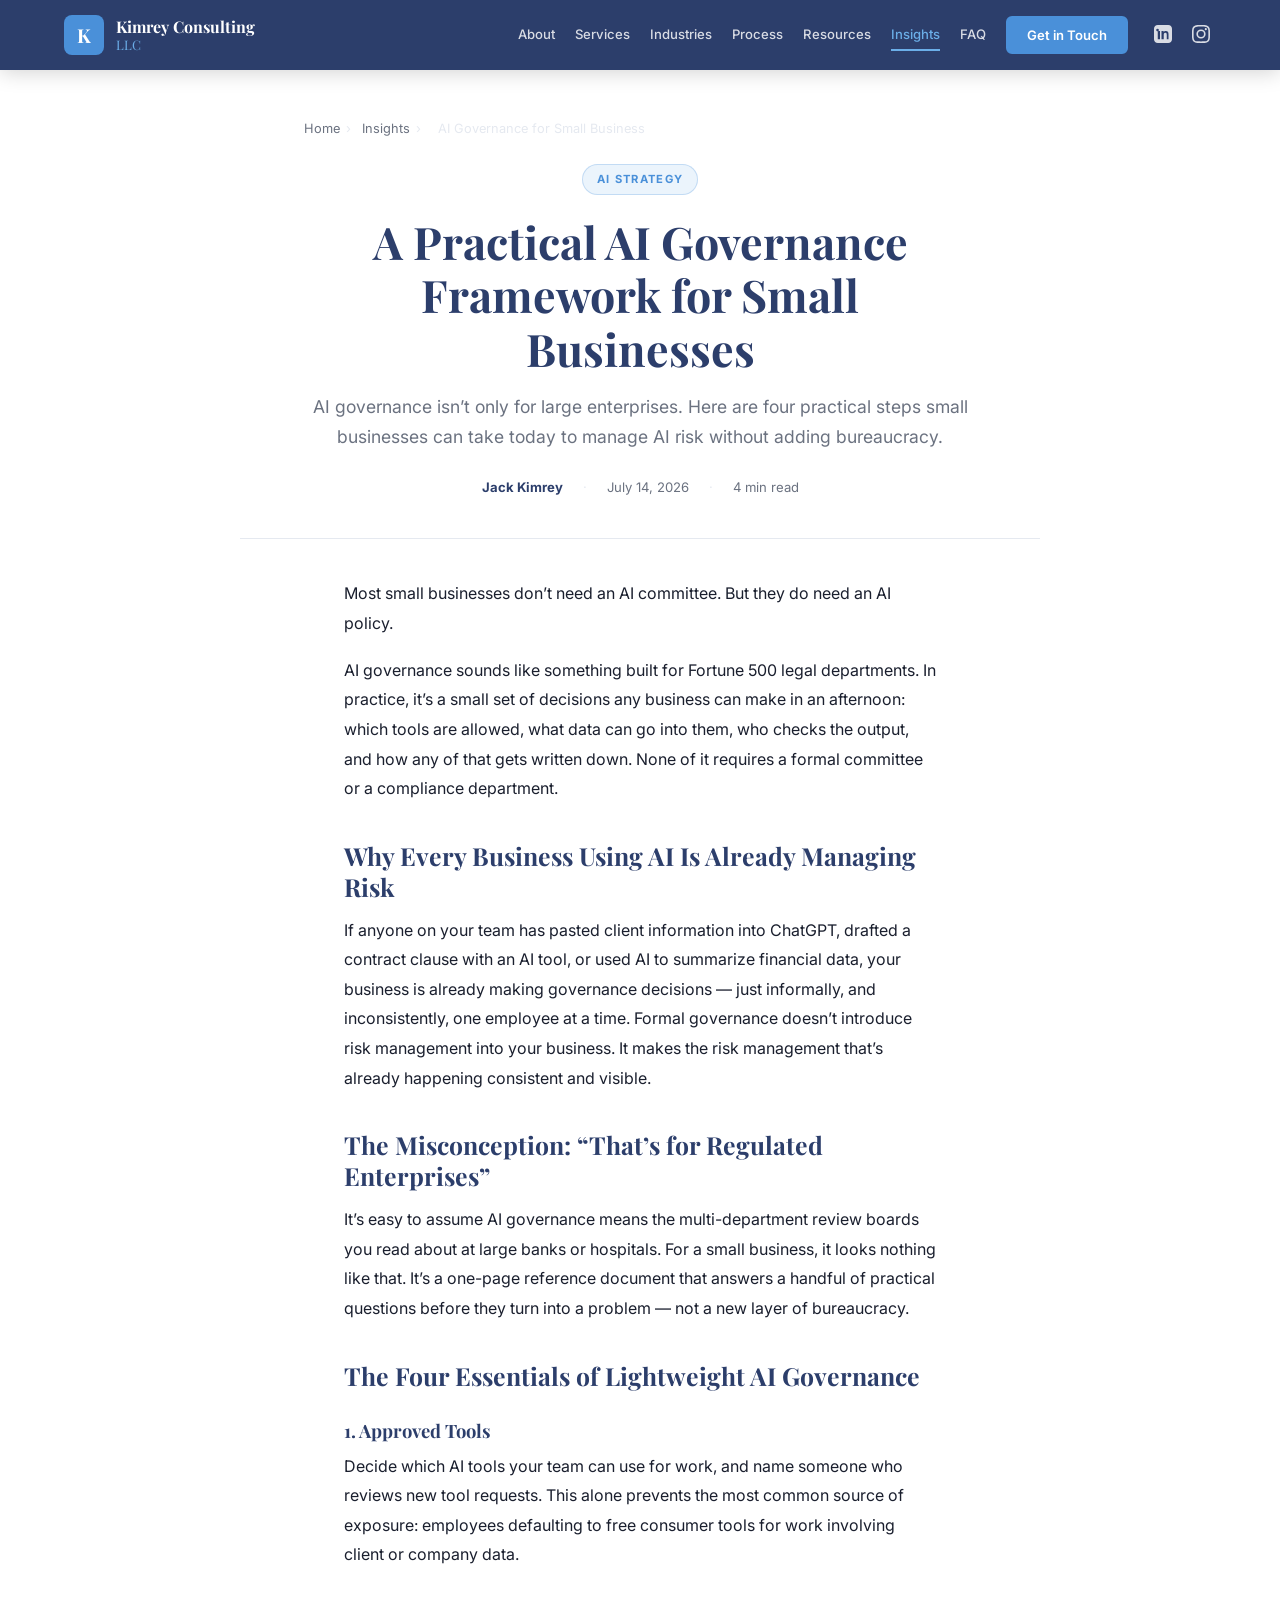
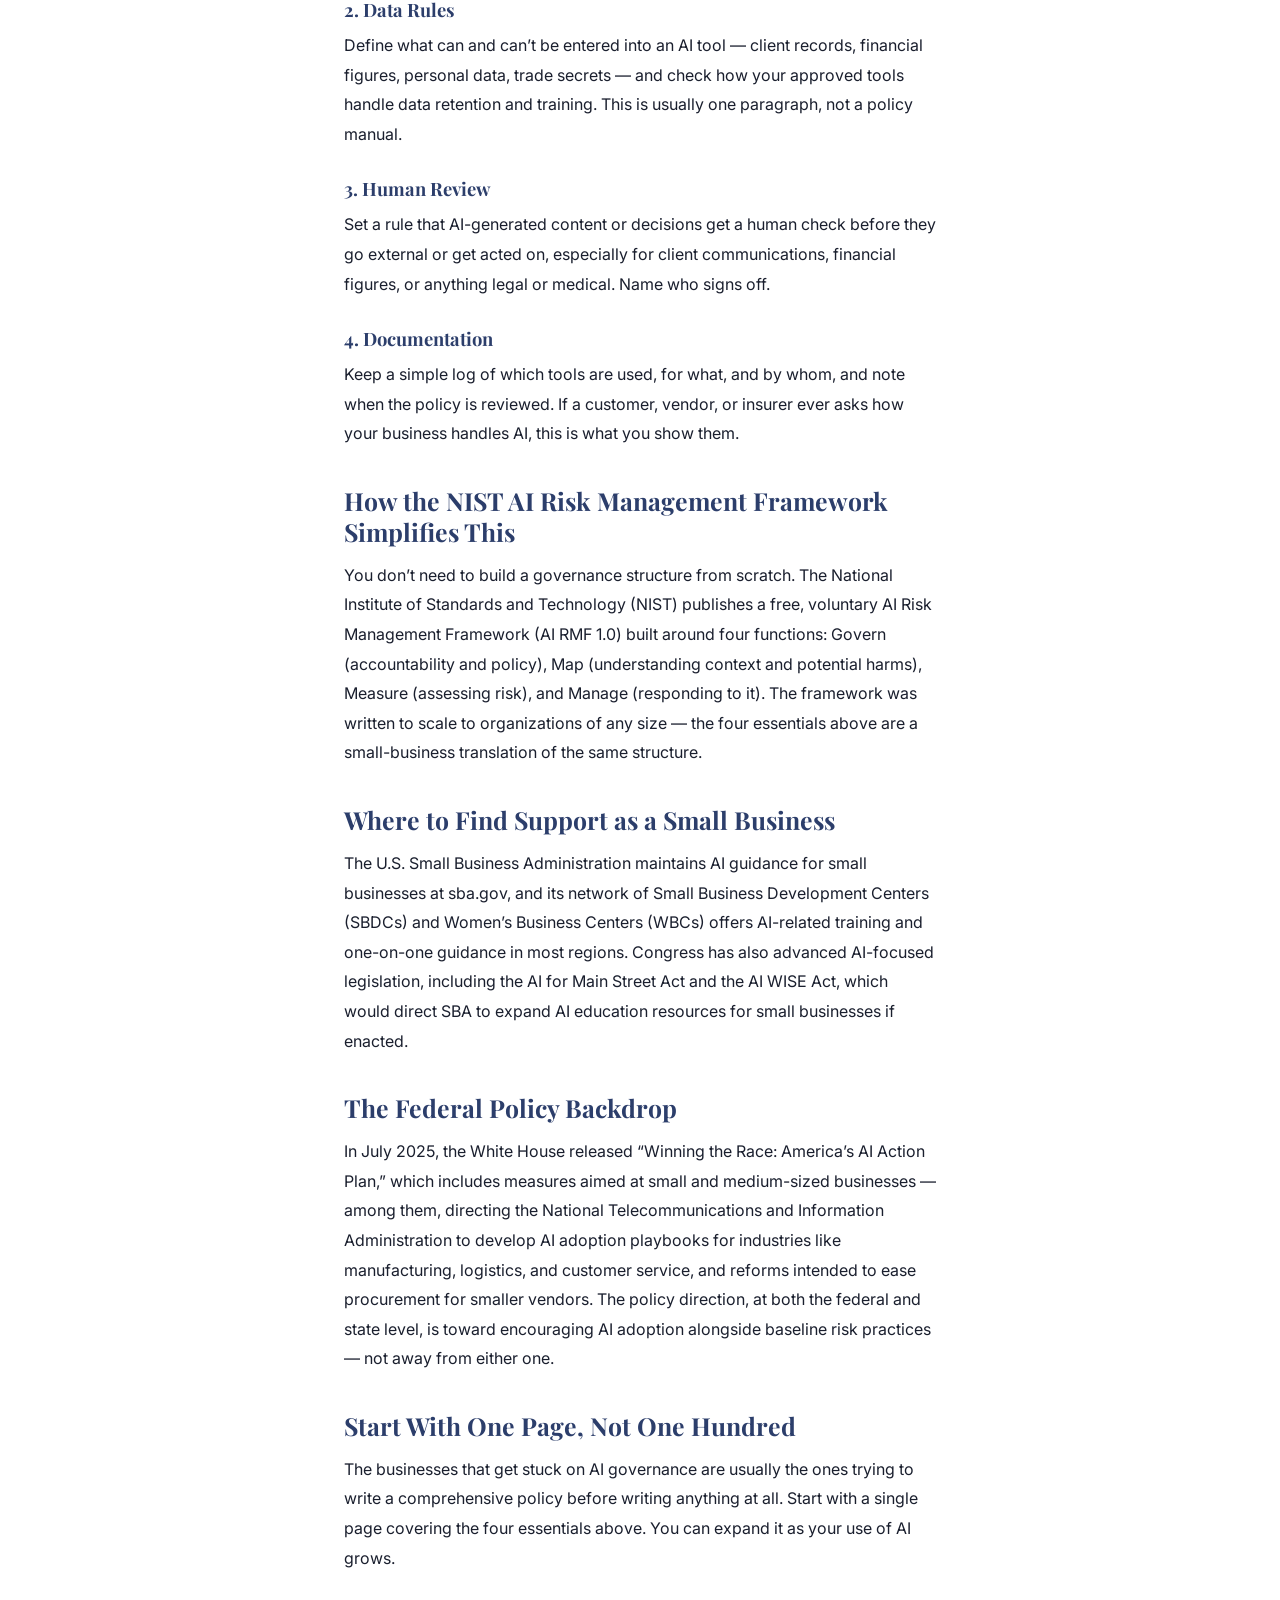
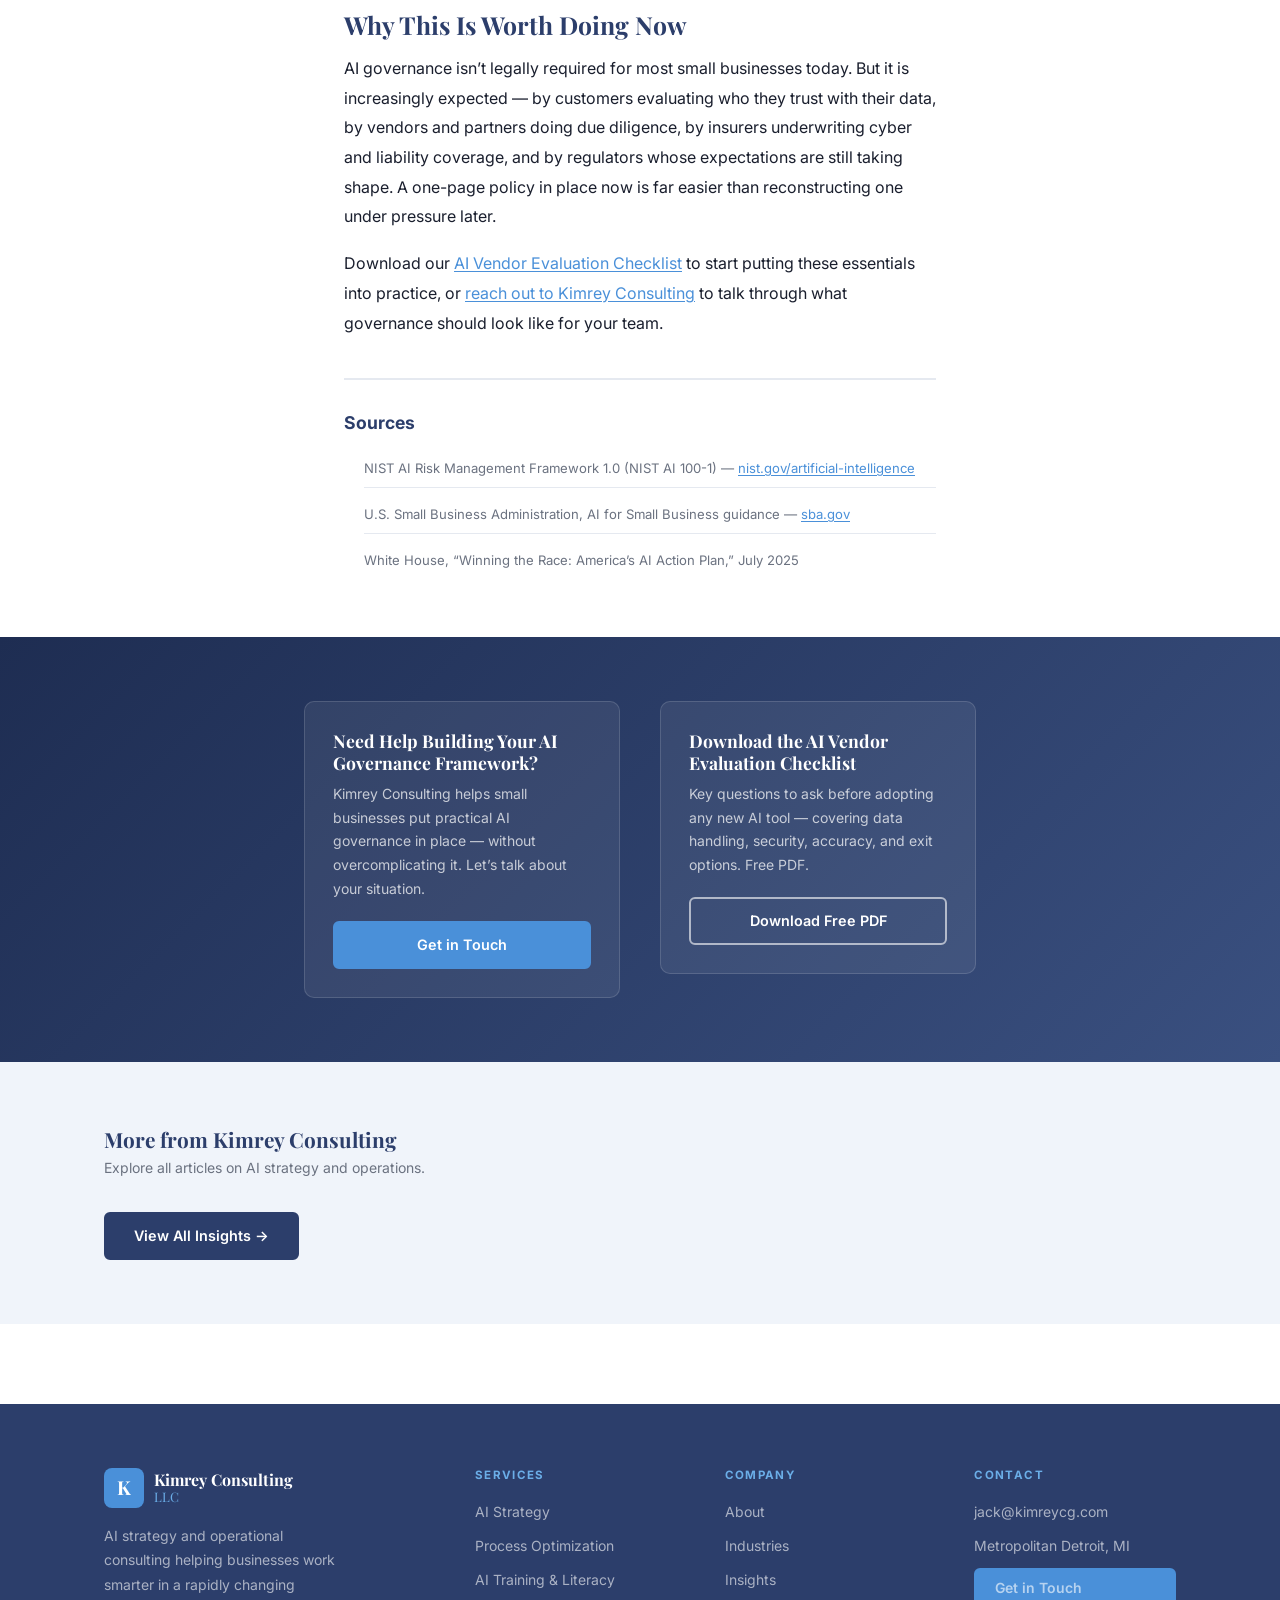
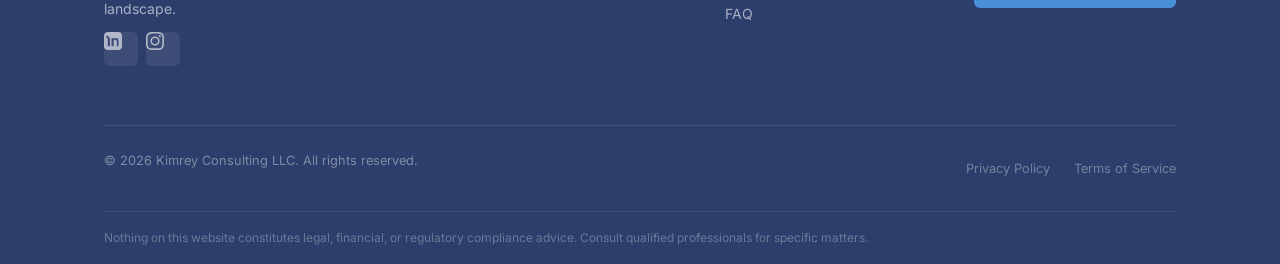
==== commit aaea6ab2: "1. Replace the homepage  From Claude's site folder:  index.html  Copy it into your kimreycg-website " ====
--- a/blog/ai-governance-small-business.html
+++ b/blog/ai-governance-small-business.html
@@ -72,72 +72,52 @@
 <div class="article-wrap">
 <article class="article-body" aria-label="Article content">
 
+<p>Most small businesses don&rsquo;t need an AI committee. But they do need an AI policy.</p>
+
+<p>AI governance sounds like something built for Fortune 500 legal departments. In practice, it&rsquo;s a small set of decisions any business can make in an afternoon: which tools are allowed, what data can go into them, who checks the output, and how any of that gets written down. None of it requires a formal committee or a compliance department.</p>
+
 <h2>Why Every Business Using AI Is Already Managing Risk</h2>
-<p>Every time someone on your team uses ChatGPT to draft an email, uses an AI tool to summarize a document, or automates a workflow with a no-code AI platform — a governance decision is being made. The question isn&rsquo;t whether your business has AI governance. It&rsquo;s whether that governance is intentional or accidental.</p>
+<p>If anyone on your team has pasted client information into ChatGPT, drafted a contract clause with an AI tool, or used AI to summarize financial data, your business is already making governance decisions &mdash; just informally, and inconsistently, one employee at a time. Formal governance doesn&rsquo;t introduce risk management into your business. It makes the risk management that&rsquo;s already happening consistent and visible.</p>
 
-<p>Most small businesses fall into the second category. That&rsquo;s not a criticism — it&rsquo;s the natural result of tools advancing faster than policies. But &ldquo;we&rsquo;ll deal with it later&rdquo; is getting harder to justify as AI becomes more embedded in daily operations.</p>
+<h2>The Misconception: &ldquo;That&rsquo;s for Regulated Enterprises&rdquo;</h2>
+<p>It&rsquo;s easy to assume AI governance means the multi-department review boards you read about at large banks or hospitals. For a small business, it looks nothing like that. It&rsquo;s a one-page reference document that answers a handful of practical questions before they turn into a problem &mdash; not a new layer of bureaucracy.</p>
 
-<h2>The Misconception Holding Small Businesses Back</h2>
-<p>When most people hear &ldquo;AI governance,&rdquo; they picture a Fortune 500 legal department issuing a 40-page policy document. That mental model keeps small businesses from starting at all.</p>
+<h2>The Four Essentials of Lightweight AI Governance</h2>
 
-<p>The reality is different. Governance at a small business level doesn&rsquo;t mean bureaucracy — it means having clear, shared answers to a handful of basic questions. Who decides which AI tools we use? What data are we allowed to put into them? When do we need a human to review an AI output before acting on it? How do we document what we&rsquo;re doing in case something goes wrong?</p>
+<h3>1. Approved Tools</h3>
+<p>Decide which AI tools your team can use for work, and name someone who reviews new tool requests. This alone prevents the most common source of exposure: employees defaulting to free consumer tools for work involving client or company data.</p>
 
-<p>Those four questions are the foundation. Everything else builds from there.</p>
+<h3>2. Data Rules</h3>
+<p>Define what can and can&rsquo;t be entered into an AI tool &mdash; client records, financial figures, personal data, trade secrets &mdash; and check how your approved tools handle data retention and training. This is usually one paragraph, not a policy manual.</p>
 
-<h2>Four Essentials to Put in Place Now</h2>
+<h3>3. Human Review</h3>
+<p>Set a rule that AI-generated content or decisions get a human check before they go external or get acted on, especially for client communications, financial figures, or anything legal or medical. Name who signs off.</p>
 
-<h3>1. Approved Tools List</h3>
-<p>Create a short list of AI tools your team is permitted to use for work purposes. It doesn&rsquo;t need to be exhaustive — just clear. The goal is to prevent employees from unknowingly using tools that don&rsquo;t meet your data handling requirements. For most small businesses, this list is 3–5 tools.</p>
+<h3>4. Documentation</h3>
+<p>Keep a simple log of which tools are used, for what, and by whom, and note when the policy is reviewed. If a customer, vendor, or insurer ever asks how your business handles AI, this is what you show them.</p>
 
-<div class="callout">
-  <h4>Practical starting point</h4>
-  <p>Ask every team member to tell you which AI tools they&rsquo;re currently using for work. You may be surprised. That list becomes the basis for your approved tools review.</p>
-</div>
+<h2>How the NIST AI Risk Management Framework Simplifies This</h2>
+<p>You don&rsquo;t need to build a governance structure from scratch. The National Institute of Standards and Technology (NIST) publishes a free, voluntary AI Risk Management Framework (AI RMF 1.0) built around four functions: Govern (accountability and policy), Map (understanding context and potential harms), Measure (assessing risk), and Manage (responding to it). The framework was written to scale to organizations of any size &mdash; the four essentials above are a small-business translation of the same structure.</p>
 
-<h3>2. Data Handling Rules</h3>
-<p>Specify what categories of information should never be entered into AI tools. At a minimum: customer personally identifiable information (PII), protected health information (PHI) if relevant, confidential client data, and any proprietary business information. This rule doesn&rsquo;t need to be sophisticated. &ldquo;Don&rsquo;t paste customer data into ChatGPT&rdquo; is a perfectly good policy for most small businesses to start with.</p>
+<h2>Where to Find Support as a Small Business</h2>
+<p>The U.S. Small Business Administration maintains AI guidance for small businesses at sba.gov, and its network of Small Business Development Centers (SBDCs) and Women&rsquo;s Business Centers (WBCs) offers AI-related training and one-on-one guidance in most regions. Congress has also advanced AI-focused legislation, including the AI for Main Street Act and the AI WISE Act, which would direct SBA to expand AI education resources for small businesses if enacted.</p>
 
-<h3>3. Human Review Requirements</h3>
-<p>Identify the categories of decisions or outputs where a human must review AI work before it&rsquo;s acted on. Draft communications going to clients? Review required. Internal brainstorming notes? Probably fine. Medical or legal information? Non-negotiable human review. Financial projections? Review required. The category list should reflect your actual risk exposure.</p>
+<h2>The Federal Policy Backdrop</h2>
+<p>In July 2025, the White House released &ldquo;Winning the Race: America&rsquo;s AI Action Plan,&rdquo; which includes measures aimed at small and medium-sized businesses &mdash; among them, directing the National Telecommunications and Information Administration to develop AI adoption playbooks for industries like manufacturing, logistics, and customer service, and reforms intended to ease procurement for smaller vendors. The policy direction, at both the federal and state level, is toward encouraging AI adoption alongside baseline risk practices &mdash; not away from either one.</p>
 
-<h3>4. Basic Documentation</h3>
-<p>Maintain a lightweight record of which AI tools you use, what they&rsquo;re used for, and what data they touch. This isn&rsquo;t about legal protection — it&rsquo;s about operational clarity. When a problem arises (and eventually one will), having a record makes it much easier to understand what happened and fix it.</p>
-
-<h2>The NIST AI RMF: A Framework Worth Understanding</h2>
-<p>The National Institute of Standards and Technology published its AI Risk Management Framework (AI RMF 1.0) to help organizations govern AI use across four functions: Govern, Map, Measure, and Manage.</p>
-
-<p>For small businesses, the most immediately useful element is the Govern function — establishing the policies, accountabilities, and culture that make AI risk management stick. The NIST framework is free and publicly available, and it&rsquo;s built for organizations of all sizes.</p>
-
-<p>You don&rsquo;t need to implement the full framework on day one. But borrowing its vocabulary and basic structure gives you a defensible foundation to build on.</p>
-
-<h2>What the SBA and Federal Policy Are Saying</h2>
-<p>The U.S. Small Business Administration has increasingly positioned AI adoption as a competitive issue for small businesses — and AI governance as part of responsible adoption. Their resources for small business owners on technology adoption are worth bookmarking.</p>
-
-<p>At the federal level, the White House&rsquo;s &ldquo;Winning the Race: America&rsquo;s AI Action Plan&rdquo; (July 2025) reinforces a national posture that encourages AI adoption while emphasizing the importance of responsible use practices — particularly for businesses in regulated sectors.</p>
-
-<p>None of this creates legal obligations directly for most small businesses today. But it signals the direction of travel, and being ahead of that curve is better than being behind it.</p>
-
-<h2>Start With One Page</h2>
-<p>The most actionable version of everything above fits on a single page. Call it your &ldquo;AI Use Policy.&rdquo; It should answer:</p>
-<ul>
-  <li>Which tools are approved for work use</li>
-  <li>What data may not be entered into AI tools</li>
-  <li>When human review is required before acting on AI output</li>
-  <li>Who is responsible for keeping this policy current</li>
-</ul>
-
-<p>Share it with your team. Revisit it every six months. That&rsquo;s a governance program. It doesn&rsquo;t need to be more than that to be meaningful.</p>
+<h2>Start With One Page, Not One Hundred</h2>
+<p>The businesses that get stuck on AI governance are usually the ones trying to write a comprehensive policy before writing anything at all. Start with a single page covering the four essentials above. You can expand it as your use of AI grows.</p>
 
 <h2>Why This Is Worth Doing Now</h2>
-<p>The businesses that establish basic AI governance now will be better positioned as requirements evolve — whether that&rsquo;s regulatory, contractual (clients increasingly ask about AI policies), or simply operational. The cost of doing this thoughtfully today is low. The cost of cleaning up a preventable incident later is much higher.</p>
+<p>AI governance isn&rsquo;t legally required for most small businesses today. But it is increasingly expected &mdash; by customers evaluating who they trust with their data, by vendors and partners doing due diligence, by insurers underwriting cyber and liability coverage, and by regulators whose expectations are still taking shape. A one-page policy in place now is far easier than reconstructing one under pressure later.</p>
 
-<p>Governance isn&rsquo;t about slowing down AI adoption. It&rsquo;s about adopting AI in a way you can defend, sustain, and build on.</p>
+<p>Download our <a href="/downloads/checklist.pdf">AI Vendor Evaluation Checklist</a> to start putting these essentials into practice, or <a href="/#contact">reach out to Kimrey Consulting</a> to talk through what governance should look like for your team.</p>
 
 <div class="sources-section">
   <h2>Sources</h2>
   <ul class="sources-list">
-    <li>NIST AI Risk Management Framework 1.0 — <a href="https://www.nist.gov/artificial-intelligence" target="_blank" rel="noopener noreferrer">nist.gov/artificial-intelligence</a></li>
-    <li>U.S. Small Business Administration, AI resources for small business — <a href="https://www.sba.gov" target="_blank" rel="noopener noreferrer">sba.gov</a></li>
+    <li>NIST AI Risk Management Framework 1.0 (NIST AI 100-1) &mdash; <a href="https://www.nist.gov/artificial-intelligence" target="_blank" rel="noopener noreferrer">nist.gov/artificial-intelligence</a></li>
+    <li>U.S. Small Business Administration, AI for Small Business guidance &mdash; <a href="https://www.sba.gov" target="_blank" rel="noopener noreferrer">sba.gov</a></li>
     <li>White House, &ldquo;Winning the Race: America&rsquo;s AI Action Plan,&rdquo; July 2025</li>
   </ul>
 </div>
@@ -153,9 +133,9 @@
       <a href="/#contact" class="btn btn-b">Get in Touch</a>
     </div>
     <div class="cta-card">
-      <h3>Get Practical AI Insights</h3>
-      <p>Join the list for occasional updates on AI strategy and governance — written for business operators, not technologists.</p>
-      <a href="/#resources" class="btn btn-wo">Subscribe for Updates</a>
+      <h3>Download the AI Vendor Evaluation Checklist</h3>
+      <p>Key questions to ask before adopting any new AI tool &mdash; covering data handling, security, accuracy, and exit options. Free PDF.</p>
+      <a href="/downloads/checklist.pdf" download class="btn btn-wo">Download Free PDF</a>
     </div>
   </div>
 </section>
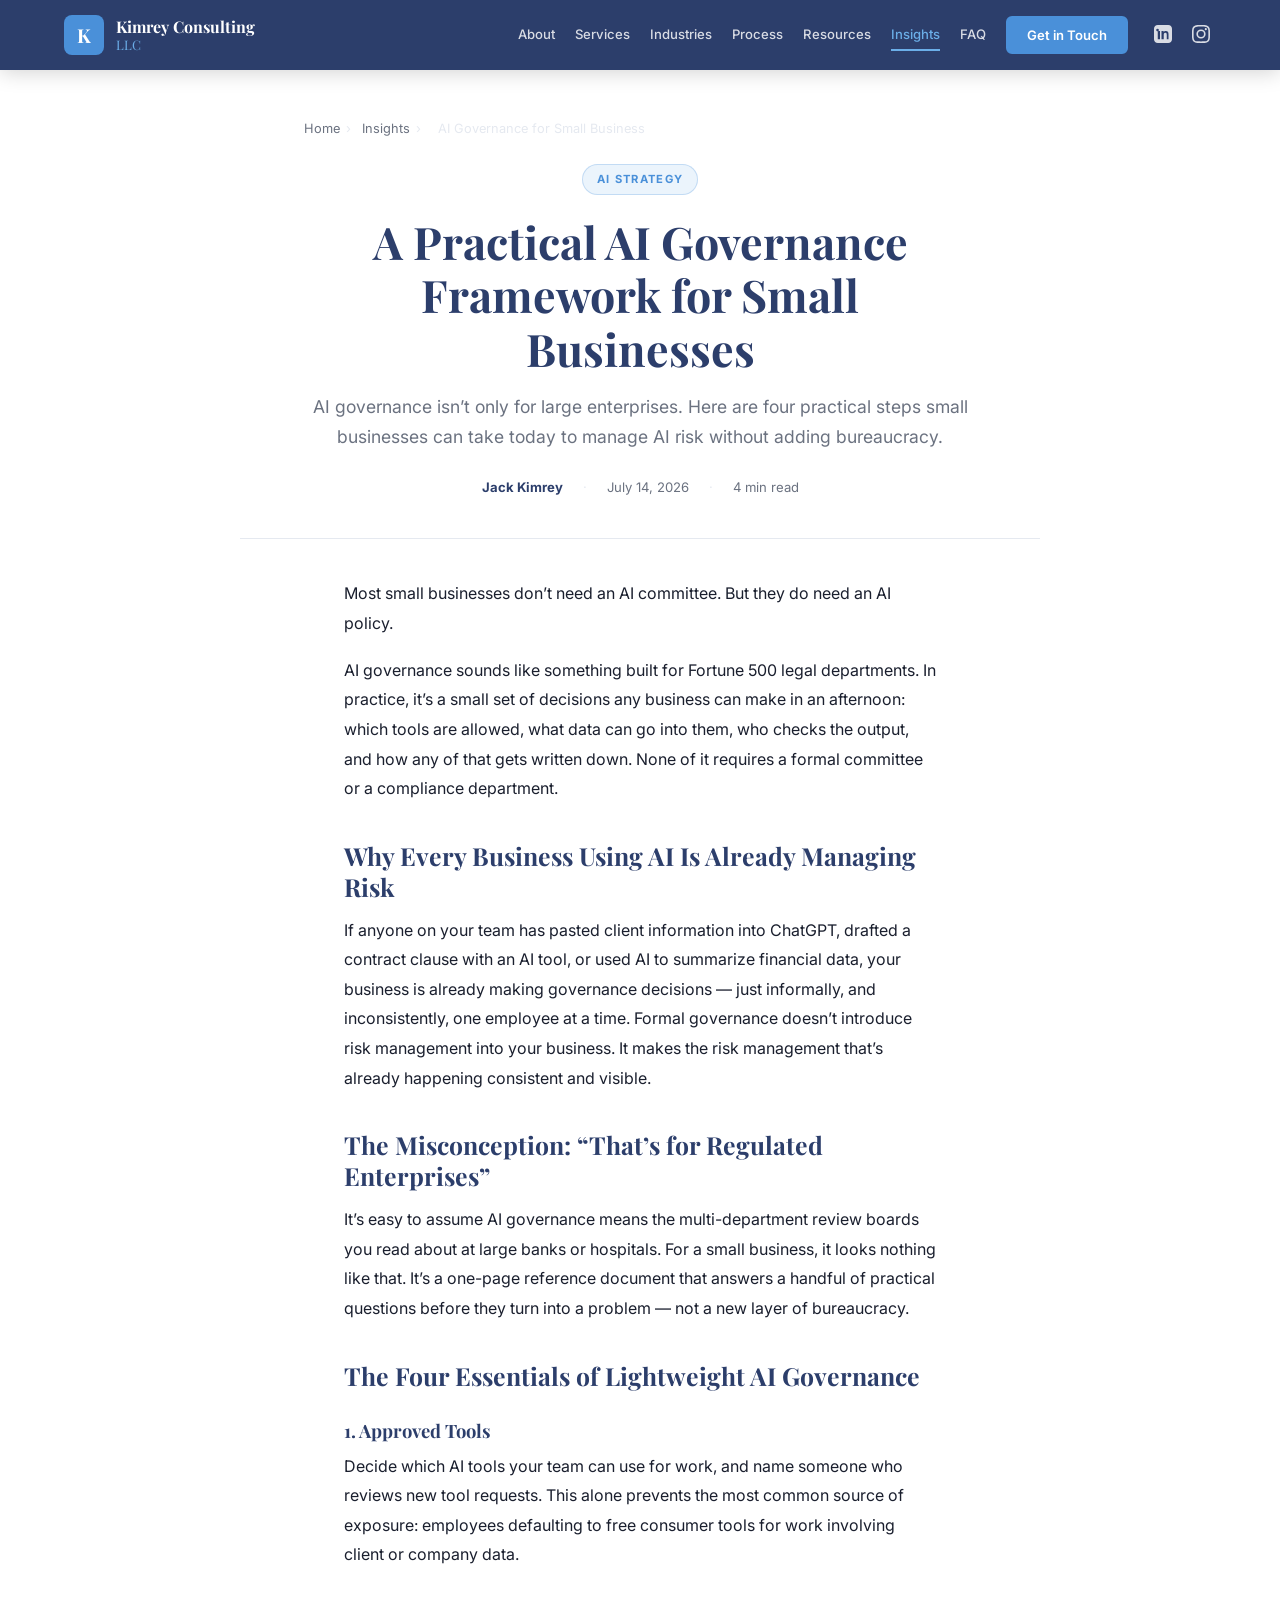
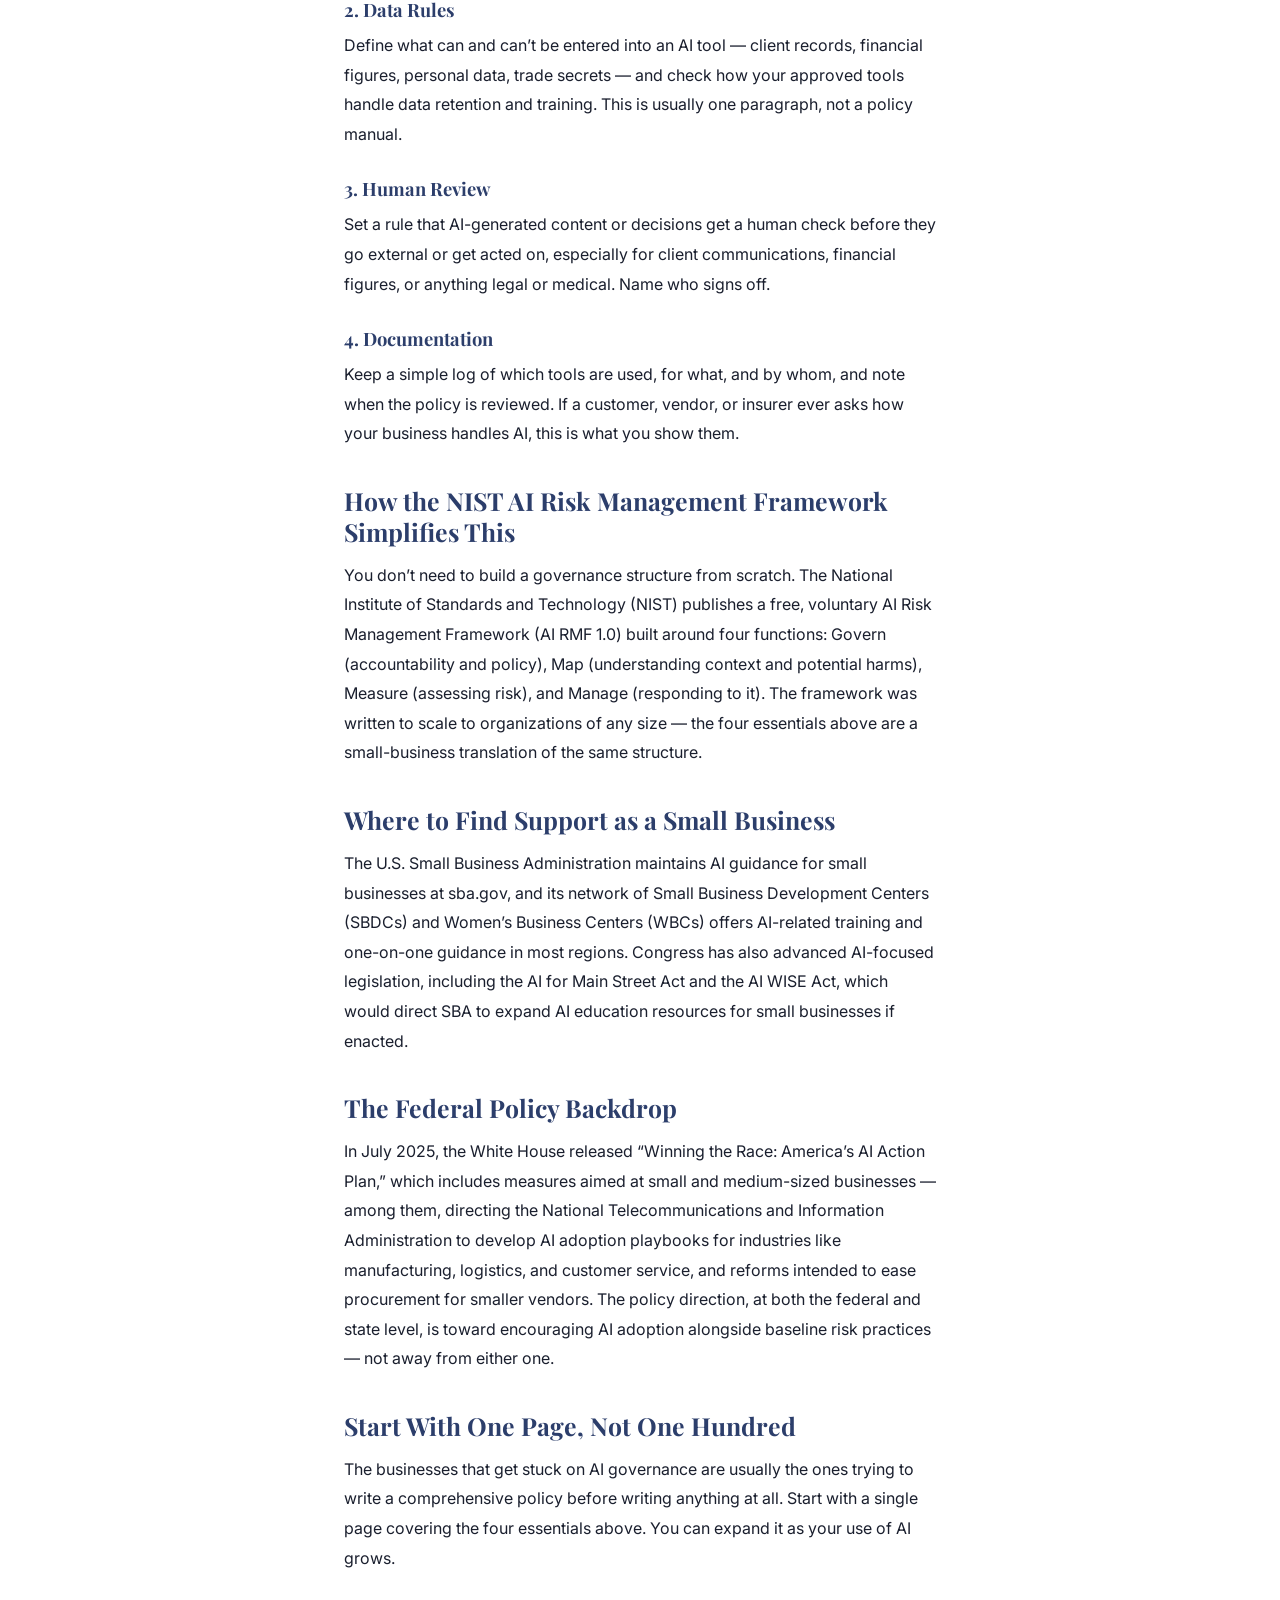
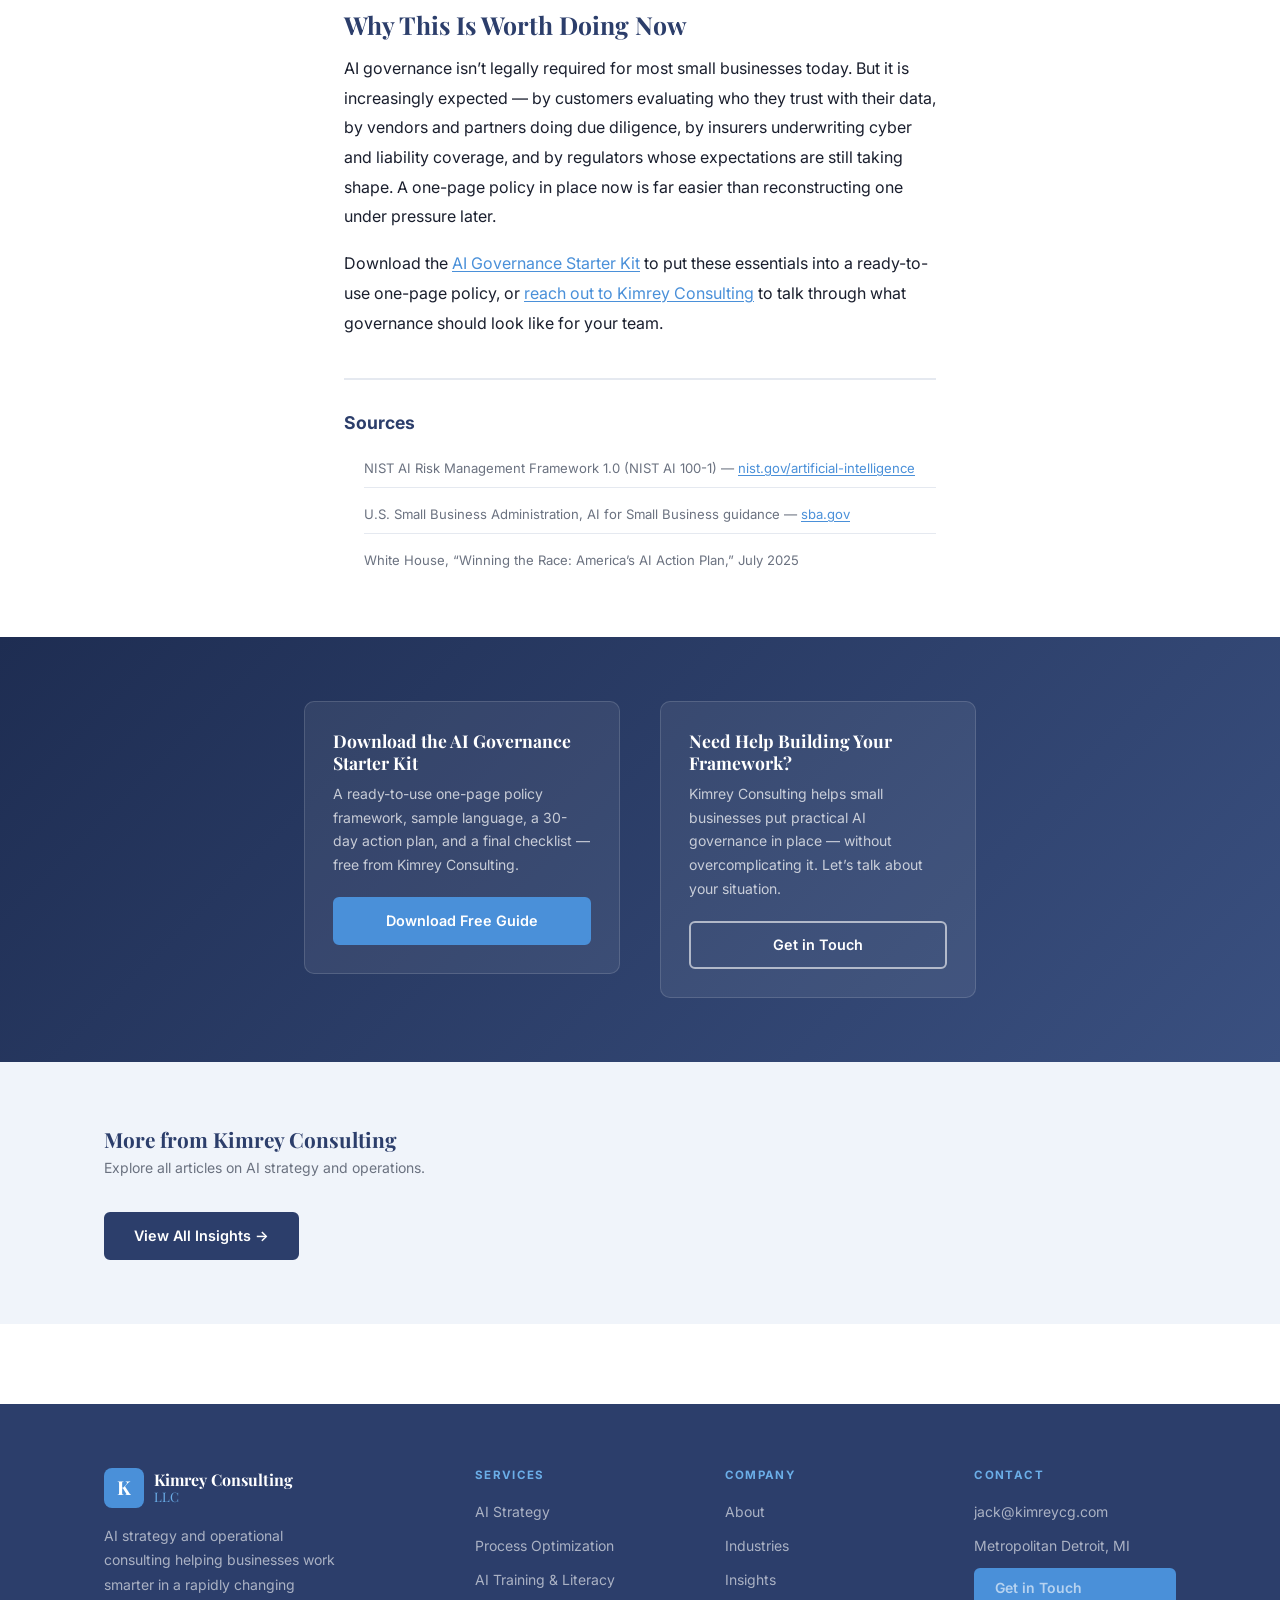
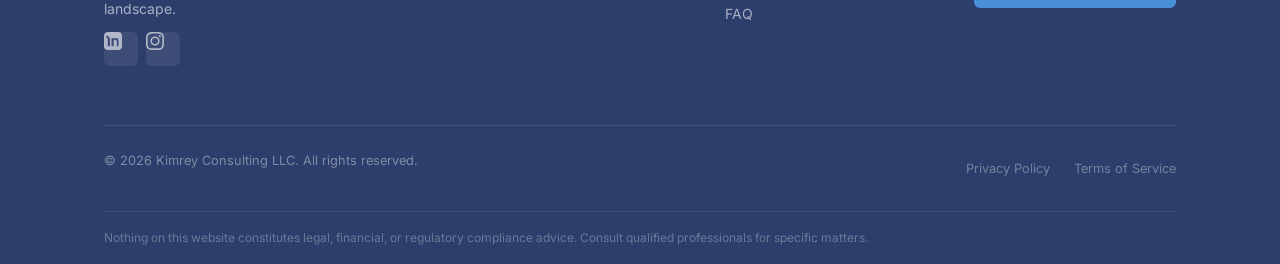
==== commit b5705e76: "Add AI Governance Starter Kit guide" ====
--- a/blog/ai-governance-small-business.html
+++ b/blog/ai-governance-small-business.html
@@ -111,7 +111,7 @@
 <h2>Why This Is Worth Doing Now</h2>
 <p>AI governance isn&rsquo;t legally required for most small businesses today. But it is increasingly expected &mdash; by customers evaluating who they trust with their data, by vendors and partners doing due diligence, by insurers underwriting cyber and liability coverage, and by regulators whose expectations are still taking shape. A one-page policy in place now is far easier than reconstructing one under pressure later.</p>
 
-<p>Download our <a href="/downloads/checklist.pdf">AI Vendor Evaluation Checklist</a> to start putting these essentials into practice, or <a href="/#contact">reach out to Kimrey Consulting</a> to talk through what governance should look like for your team.</p>
+<p>Download the <a href="/downloads/ai-governance-starter-kit.pdf">AI Governance Starter Kit</a> to put these essentials into a ready-to-use one-page policy, or <a href="/#contact">reach out to Kimrey Consulting</a> to talk through what governance should look like for your team.</p>
 
 <div class="sources-section">
   <h2>Sources</h2>
@@ -128,14 +128,14 @@
 <section class="article-cta-band" aria-label="Post-article CTA">
   <div class="article-cta-inner">
     <div class="cta-card">
-      <h3>Need Help Building Your AI Governance Framework?</h3>
-      <p>Kimrey Consulting helps small businesses put practical AI governance in place — without overcomplicating it. Let&rsquo;s talk about your situation.</p>
-      <a href="/#contact" class="btn btn-b">Get in Touch</a>
+      <h3>Download the AI Governance Starter Kit</h3>
+      <p>A ready-to-use one-page policy framework, sample language, a 30-day action plan, and a final checklist — free from Kimrey Consulting.</p>
+      <a href="/downloads/ai-governance-starter-kit.pdf" download class="btn btn-b">Download Free Guide</a>
     </div>
     <div class="cta-card">
-      <h3>Download the AI Vendor Evaluation Checklist</h3>
-      <p>Key questions to ask before adopting any new AI tool &mdash; covering data handling, security, accuracy, and exit options. Free PDF.</p>
-      <a href="/downloads/checklist.pdf" download class="btn btn-wo">Download Free PDF</a>
+      <h3>Need Help Building Your Framework?</h3>
+      <p>Kimrey Consulting helps small businesses put practical AI governance in place &mdash; without overcomplicating it. Let&rsquo;s talk about your situation.</p>
+      <a href="/#contact" class="btn btn-wo">Get in Touch</a>
     </div>
   </div>
 </section>
